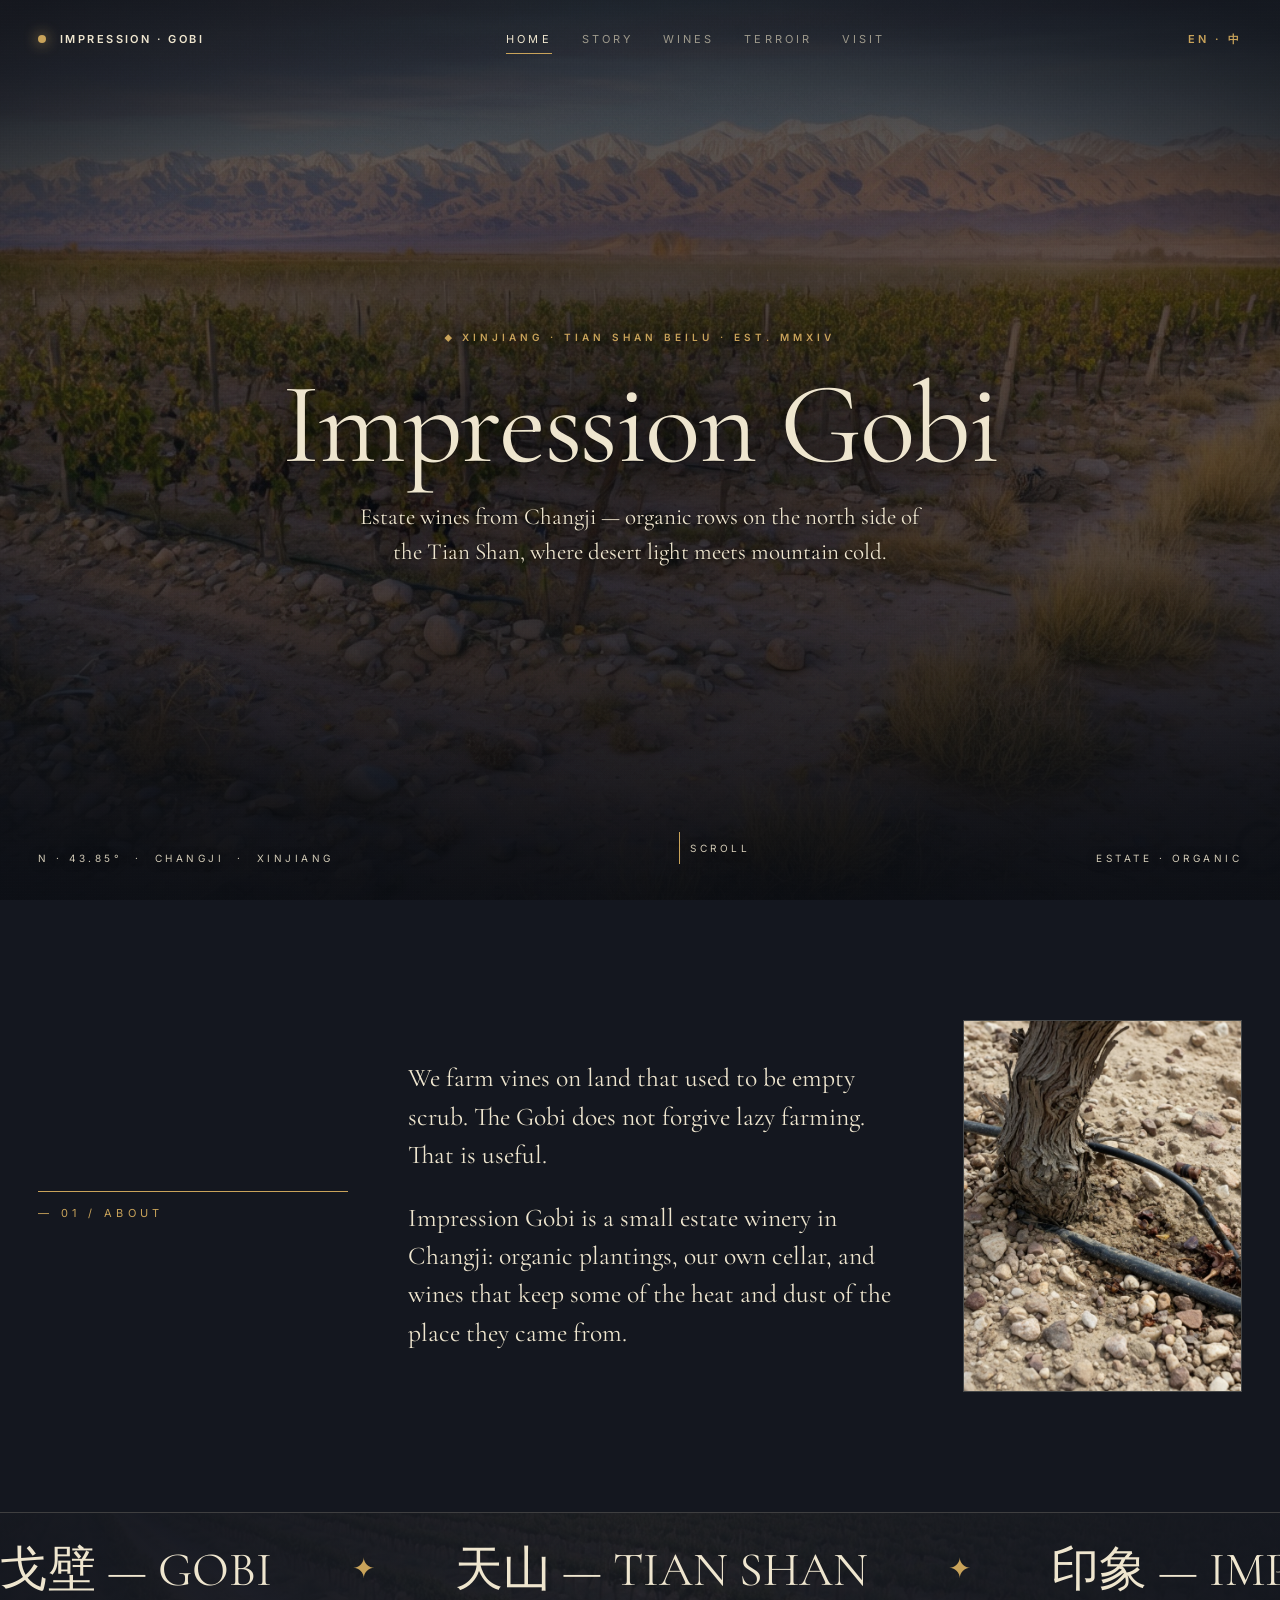
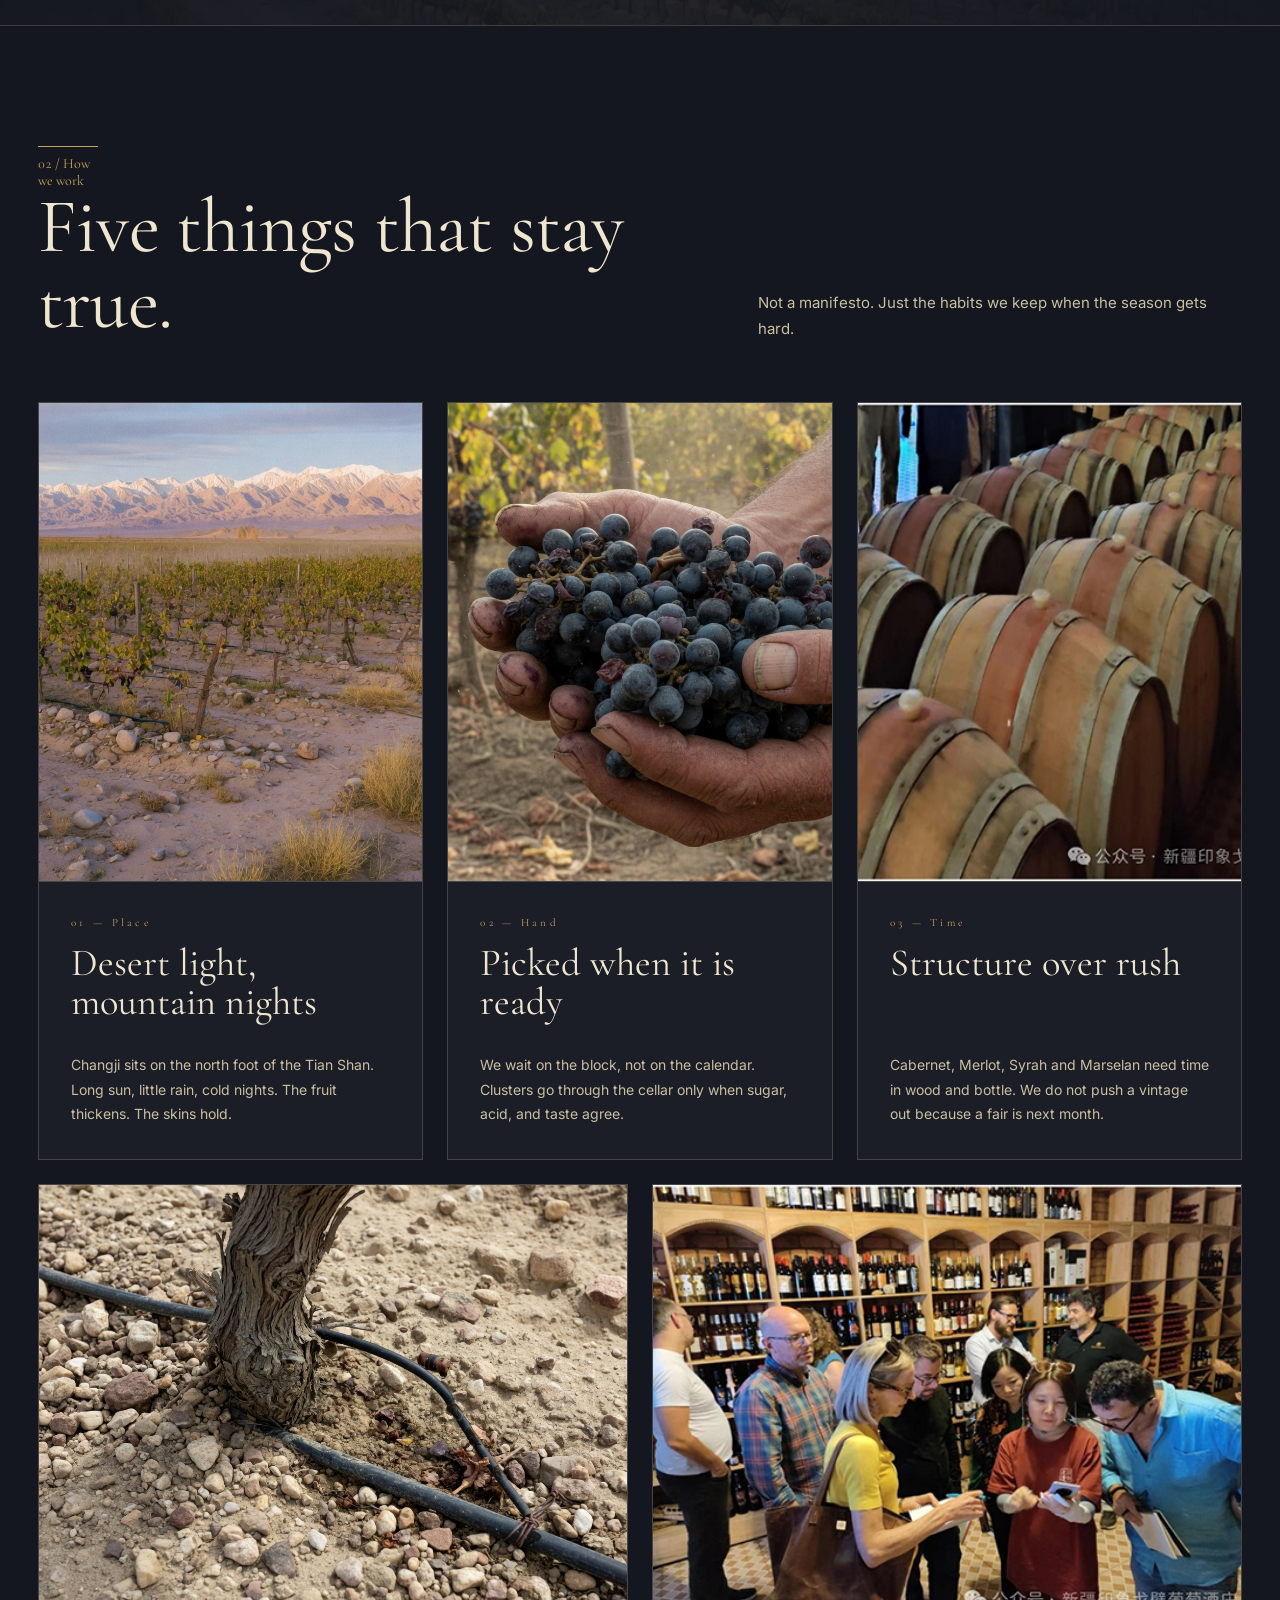
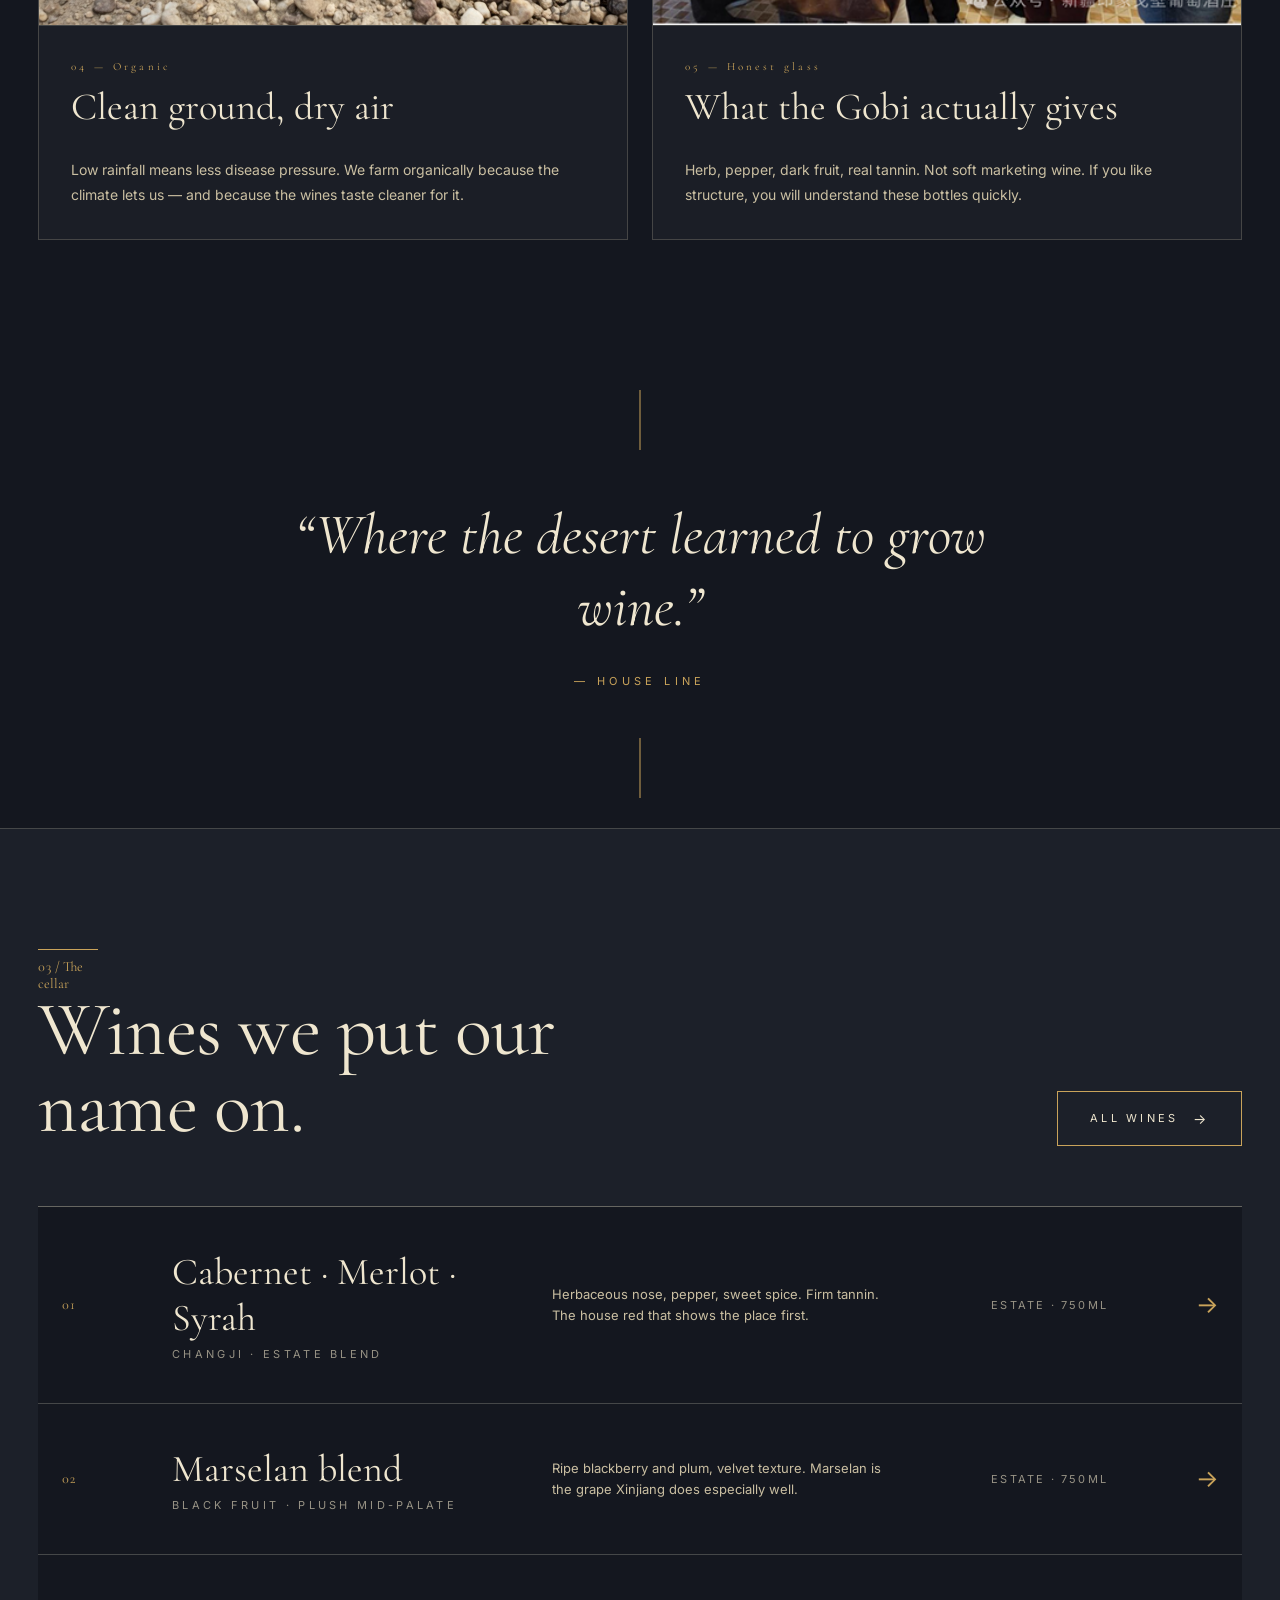
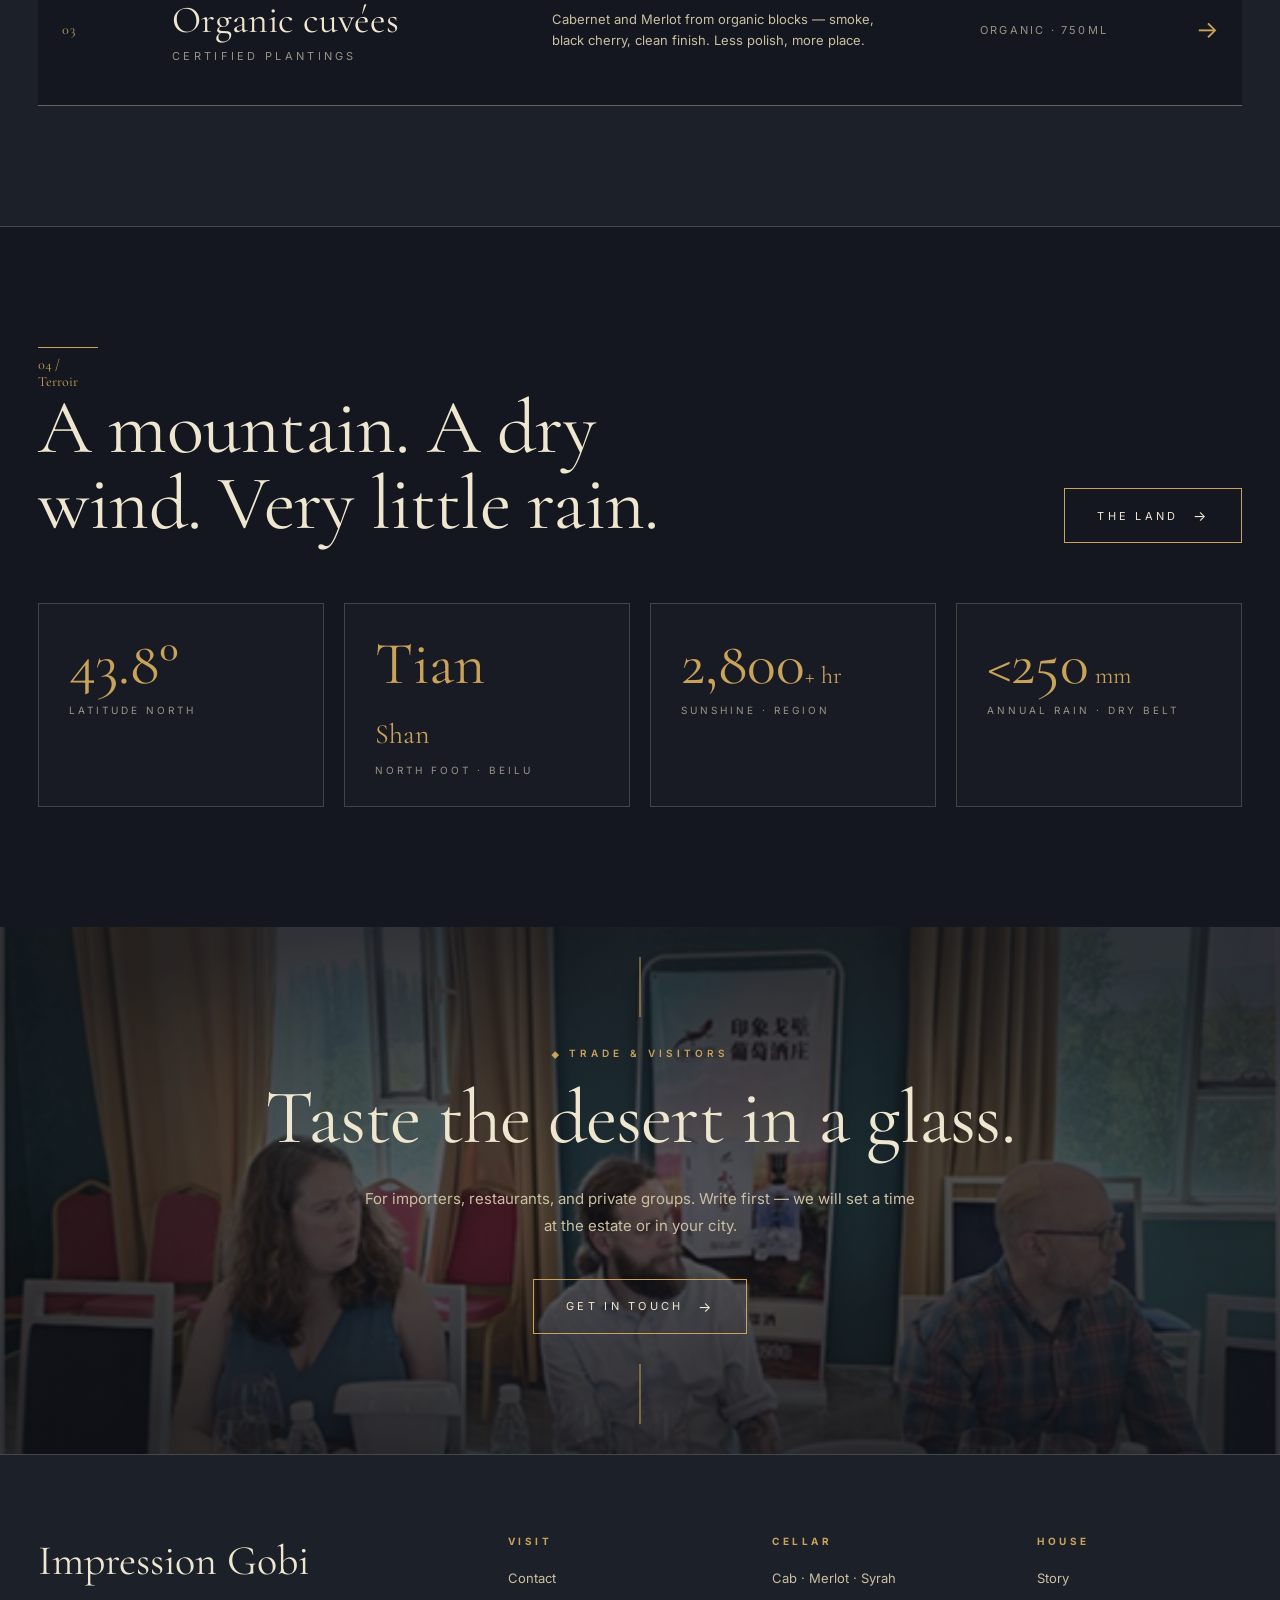
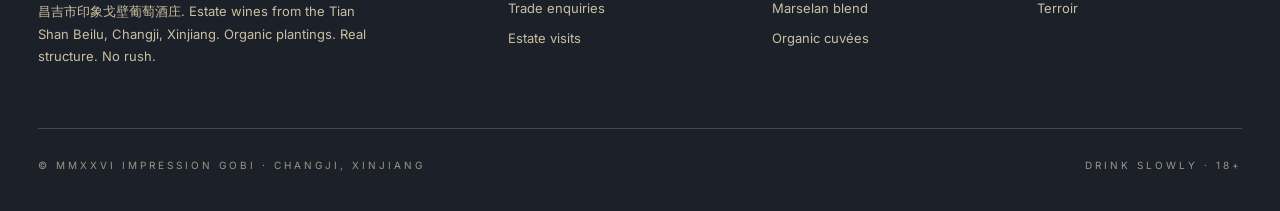
==== index.html @ 032fb731 "Initial Impression Gobi estate site Static English marketing site for Changji Impression Gobi Winery" ====
<!doctype html>
<html lang="en">
<head>
<meta charset="utf-8" />
<meta name="viewport" content="width=device-width,initial-scale=1" />
<title>Impression Gobi — Estate Wines from Changji, Xinjiang</title>
<meta name="description" content="Impression Gobi Winery. Organic estate wines from the northern foothills of the Tian Shan, Changji, Xinjiang. Cabernet, Syrah, Marselan — grown where the map says desert." />
<link rel="preconnect" href="https://fonts.googleapis.com">
<link rel="preconnect" href="https://fonts.gstatic.com" crossorigin>
<link href="https://fonts.googleapis.com/css2?family=Cormorant+Garamond:ital,wght@0,300;0,400;0,500;1,400&family=Inter:wght@300;400;500;600&display=swap" rel="stylesheet">
<link rel="stylesheet" href="assets/site.css" />
</head>
<body>

<nav class="nav">
  <a class="brand" href="index.html"><span class="dot"></span>IMPRESSION · GOBI</a>
  <div class="links">
    <a href="index.html">Home</a>
    <a href="story.html">Story</a>
    <a href="wines.html">Wines</a>
    <a href="terroir.html">Terroir</a>
    <a href="contact.html">Visit</a>
  </div>
  <a href="contact.html" class="lang">EN · 中</a>
  <button class="menu-btn">Menu</button>
</nav>

<!-- HERO -->
<section class="hero" style="padding:0">
  <div class="hero-poster" style="background-image:url('images/home/hero-gobi-doc.jpg')"></div>
  <div class="vignette"></div>

  <div class="hero-content">
    <span class="kicker">Xinjiang · Tian Shan Beilu · Est. MMXIV</span>
    <h1 class="serif">Impression&nbsp;Gobi</h1>
    <p class="sub">Estate wines from Changji — organic rows on the north side of the Tian Shan, where desert light meets mountain cold.</p>
  </div>

  <div class="hero-hud">
    <div>N · 43.85° &nbsp;·&nbsp; CHANGJI &nbsp;·&nbsp; XINJIANG</div>
    <div class="scroll-cue">SCROLL</div>
    <div>ESTATE · ORGANIC</div>
  </div>
</section>

<!-- INTRO -->
<section>
  <div class="wrap intro has-media reveal">
    <div class="label">— 01 / About</div>
    <div>
      <p class="serif">We farm vines on land that used to be empty scrub. The Gobi does not forgive lazy farming. That is useful.</p>
      <p class="serif">Impression Gobi is a small estate winery in Changji: organic plantings, our own cellar, and wines that keep some of the heat and dust of the place they came from.</p>
    </div>
    <div class="media"><img src="images/home/pillar-soil-doc.jpg" alt="Rocky Gobi soil around a vine" loading="lazy" /></div>
  </div>
</section>

<!-- MARQUEE -->
<div class="marquee has-bg">
  <div class="marquee-bg" style="background-image:url('images/home/marquee-gobi.jpg')"></div>
  <div class="track">
    <span>戈壁 — GOBI <span class="star">✦</span> 天山 — TIAN SHAN <span class="star">✦</span> 印象 — IMPRESSION <span class="star">✦</span> 昌吉 — CHANGJI <span class="star">✦</span></span>
    <span>戈壁 — GOBI <span class="star">✦</span> 天山 — TIAN SHAN <span class="star">✦</span> 印象 — IMPRESSION <span class="star">✦</span> 昌吉 — CHANGJI <span class="star">✦</span></span>
  </div>
</div>

<!-- PILLARS -->
<section>
  <div class="wrap">
    <div class="section-head">
      <div class="left">
        <div class="num">02 / How we work</div>
        <h2 class="serif">Five things that stay true.</h2>
      </div>
      <p>Not a manifesto. Just the habits we keep when the season gets hard.</p>
    </div>

    <div class="bento reveal-stagger">
      <div class="card span-4 tall has-media">
        <div class="media"><img src="images/home/hero-gobi-doc.jpg" alt="Estate rows toward the Tian Shan" loading="lazy" /></div>
        <div class="body">
          <div>
            <span class="num">01 — Place</span>
            <h3>Desert light, mountain nights</h3>
          </div>
          <p>Changji sits on the north foot of the Tian Shan. Long sun, little rain, cold nights. The fruit thickens. The skins hold.</p>
        </div>
      </div>
      <div class="card span-4 tall has-media">
        <div class="media"><img src="images/home/pillar-hand-doc.jpg" alt="Hands with grape cluster" loading="lazy" /></div>
        <div class="body">
          <div>
            <span class="num">02 — Hand</span>
            <h3>Picked when it is ready</h3>
          </div>
          <p>We wait on the block, not on the calendar. Clusters go through the cellar only when sugar, acid, and taste agree.</p>
        </div>
      </div>
      <div class="card span-4 tall has-media">
        <div class="media"><img src="images/source/press-02.jpg" alt="Impression Gobi barrel room" loading="lazy" /></div>
        <div class="body">
          <div>
            <span class="num">03 — Time</span>
            <h3>Structure over rush</h3>
          </div>
          <p>Cabernet, Merlot, Syrah and Marselan need time in wood and bottle. We do not push a vintage out because a fair is next month.</p>
        </div>
      </div>
      <div class="card span-6 has-media">
        <div class="media"><img src="images/home/pillar-soil-doc.jpg" alt="Rocky dry soil and drip irrigation" loading="lazy" /></div>
        <div class="body">
          <div>
            <span class="num">04 — Organic</span>
            <h3>Clean ground, dry air</h3>
          </div>
          <p>Low rainfall means less disease pressure. We farm organically because the climate lets us — and because the wines taste cleaner for it.</p>
        </div>
      </div>
      <div class="card span-6 has-media">
        <div class="media"><img src="images/source/press-03.jpg" alt="Tasting room at Impression Gobi" loading="lazy" /></div>
        <div class="body">
          <div>
            <span class="num">05 — Honest glass</span>
            <h3>What the Gobi actually gives</h3>
          </div>
          <p>Herb, pepper, dark fruit, real tannin. Not soft marketing wine. If you like structure, you will understand these bottles quickly.</p>
        </div>
      </div>
    </div>
  </div>
</section>

<!-- PULL QUOTE -->
<section class="pull reveal">
  <div class="wrap-narrow">
    <blockquote>
      <em>“Where the desert learned to grow wine.”</em>
    </blockquote>
    <cite>— House line</cite>
  </div>
</section>

<!-- WINE PREVIEW -->
<section style="background:var(--ink-2);border-top:1px solid var(--line);border-bottom:1px solid var(--line)">
  <div class="wrap">
    <div class="section-head reveal">
      <div class="left">
        <div class="num">03 / The cellar</div>
        <h2 class="serif">Wines we put our name on.</h2>
      </div>
      <a href="wines.html" class="btn">All wines <span class="arrow">→</span></a>
    </div>

    <div class="wine-list reveal">
      <a class="wine-row" href="wines.html#cms">
        <div class="idx">01</div>
        <div class="name">Cabernet · Merlot · Syrah<small>Changji · estate blend</small></div>
        <div class="desc">Herbaceous nose, pepper, sweet spice. Firm tannin. The house red that shows the place first.</div>
        <div class="meta">Estate · 750ml</div>
        <div class="arrow">→</div>
      </a>
      <a class="wine-row" href="wines.html#marselan">
        <div class="idx">02</div>
        <div class="name">Marselan blend<small>Black fruit · plush mid-palate</small></div>
        <div class="desc">Ripe blackberry and plum, velvet texture. Marselan is the grape Xinjiang does especially well.</div>
        <div class="meta">Estate · 750ml</div>
        <div class="arrow">→</div>
      </a>
      <a class="wine-row" href="wines.html#organic">
        <div class="idx">03</div>
        <div class="name">Organic cuvées<small>Certified plantings</small></div>
        <div class="desc">Cabernet and Merlot from organic blocks — smoke, black cherry, clean finish. Less polish, more place.</div>
        <div class="meta">Organic · 750ml</div>
        <div class="arrow">→</div>
      </a>
    </div>
  </div>
</section>

<!-- TERROIR TEASER -->
<section>
  <div class="wrap">
    <div class="section-head reveal">
      <div class="left">
        <div class="num">04 / Terroir</div>
        <h2 class="serif">A mountain. A dry wind. Very little rain.</h2>
      </div>
      <a href="terroir.html" class="btn">The land <span class="arrow">→</span></a>
    </div>

    <div class="reveal-stagger" style="display:grid;grid-template-columns:repeat(4,1fr);gap:20px">
      <div class="card" style="border:1px solid var(--line);padding:30px;background:rgba(255,255,255,.015)">
        <div style="font-family:var(--serif);font-size:60px;color:var(--gold);line-height:1">43.8°</div>
        <div style="font-size:10px;letter-spacing:.3em;color:var(--mist);text-transform:uppercase;margin-top:10px">Latitude north</div>
      </div>
      <div class="card" style="border:1px solid var(--line);padding:30px;background:rgba(255,255,255,.015)">
        <div style="font-family:var(--serif);font-size:60px;color:var(--gold);line-height:1">Tian<br><span style="font-size:28px">Shan</span></div>
        <div style="font-size:10px;letter-spacing:.3em;color:var(--mist);text-transform:uppercase;margin-top:10px">North foot · Beilu</div>
      </div>
      <div class="card" style="border:1px solid var(--line);padding:30px;background:rgba(255,255,255,.015)">
        <div style="font-family:var(--serif);font-size:60px;color:var(--gold);line-height:1">2,800<span style="font-size:24px">+ hr</span></div>
        <div style="font-size:10px;letter-spacing:.3em;color:var(--mist);text-transform:uppercase;margin-top:10px">Sunshine · region</div>
      </div>
      <div class="card" style="border:1px solid var(--line);padding:30px;background:rgba(255,255,255,.015)">
        <div style="font-family:var(--serif);font-size:60px;color:var(--gold);line-height:1">&lt;250<span style="font-size:24px"> mm</span></div>
        <div style="font-size:10px;letter-spacing:.3em;color:var(--mist);text-transform:uppercase;margin-top:10px">Annual rain · dry belt</div>
      </div>
    </div>
  </div>
</section>

<!-- CTA -->
<section class="pull has-bg reveal" style="padding:120px 0">
  <div class="pull-bg" style="background-image:url('images/source/press-04.jpg')"></div>
  <div class="wrap-narrow">
    <div class="kicker">Trade &amp; visitors</div>
    <h2 class="serif" style="margin:20px 0 30px">Taste the desert in a glass.</h2>
    <p style="margin:0 auto 40px;text-align:center">For importers, restaurants, and private groups. Write first — we will set a time at the estate or in your city.</p>
    <a href="contact.html" class="btn">Get in touch <span class="arrow">→</span></a>
  </div>
</section>

<footer>
  <div class="wrap">
    <div class="grid">
      <div class="brand-block">
        <div class="mark">Impression Gobi</div>
        <p>昌吉市印象戈壁葡萄酒庄. Estate wines from the Tian Shan Beilu, Changji, Xinjiang. Organic plantings. Real structure. No rush.</p>
      </div>
      <div>
        <h4>Visit</h4>
        <ul>
          <li><a href="contact.html">Contact</a></li>
          <li><a href="contact.html">Trade enquiries</a></li>
          <li><a href="contact.html">Estate visits</a></li>
        </ul>
      </div>
      <div>
        <h4>Cellar</h4>
        <ul>
          <li><a href="wines.html#cms">Cab · Merlot · Syrah</a></li>
          <li><a href="wines.html#marselan">Marselan blend</a></li>
          <li><a href="wines.html#organic">Organic cuvées</a></li>
        </ul>
      </div>
      <div>
        <h4>House</h4>
        <ul>
          <li><a href="story.html">Story</a></li>
          <li><a href="terroir.html">Terroir</a></li>
        </ul>
      </div>
    </div>
    <div class="legal">
      <div>© MMXXVI Impression Gobi · Changji, Xinjiang</div>
      <div>Drink slowly · 18+</div>
    </div>
  </div>
</footer>

<div class="loader">
  <div class="mark">IMPRESSION GOBI</div>
  <div class="bar"><i></i></div>
  <div class="txt">LOADING</div>
</div>

<script src="assets/site.js"></script>
<script>
  // Simple loader bar fill without Pixi
  window.addEventListener("load", () => {
    const bar = document.querySelector(".loader .bar i");
    if (bar) bar.style.transform = "scaleX(1)";
    if (bar) bar.style.transition = "transform .9s ease";
  });
</script>
</body>
</html>
---- assets/site.css ----
/* ============================================================
   IMPRESSION GOBI — global stylesheet
   shared across every page
   ============================================================ */

:root{
  --ink:#14171f;
  --ink-2:#1c2029;
  --ink-3:#262b38;
  --bone:#efe6cf;
  --bone-2:#cabfa2;
  --gold:#c9a35a;
  --gold-2:#8f7340;
  --rust:#8a4a32;
  --mist:rgba(232,222,196,.62);
  --line:rgba(232,222,196,.20);
  --serif:"Cormorant Garamond","Times New Roman",ui-serif,serif;
  --sans:"Inter","Helvetica Neue",system-ui,-apple-system,"PingFang SC","Microsoft YaHei",sans-serif;
  --cn:"PingFang SC","Microsoft YaHei",serif;
}

*{box-sizing:border-box;margin:0;padding:0}
html{scroll-behavior:smooth}
html,body{
  background:var(--ink);
  color:var(--bone);
  font-family:var(--sans);
  -webkit-font-smoothing:antialiased;
  text-rendering:optimizeLegibility;
}
body{
  min-height:100vh;
  overflow-x:hidden;
  background-color:var(--ink);
  /* Paper fiber at ~10% — ink veil over texture, then warm corner glows */
  background-image:
    radial-gradient(1400px 800px at 70% -10%,rgba(155,58,42,.20),transparent 60%),
    radial-gradient(1100px 700px at 10% 110%,rgba(201,162,74,.12),transparent 60%),
    linear-gradient(rgba(20,23,31,.90),rgba(20,23,31,.90)),
    url("../images/texture/paper-fiber.webp");
  background-size:auto,auto,auto,560px;
  background-repeat:no-repeat,no-repeat,no-repeat,repeat;
  background-attachment:fixed;
}

/* film grain overlay (sits above content, very light) */
body::before{
  content:"";position:fixed;inset:0;pointer-events:none;z-index:5;
  background:
    repeating-linear-gradient(0deg,rgba(255,255,255,.018) 0,rgba(255,255,255,.018) 1px,transparent 1px,transparent 3px),
    repeating-linear-gradient(90deg,rgba(0,0,0,.03) 0,rgba(0,0,0,.03) 1px,transparent 1px,transparent 3px);
  mix-blend-mode:overlay;opacity:.55;
}

a{color:inherit;text-decoration:none}
img{display:block;max-width:100%}
button{font-family:inherit}

/* ============ TYPOGRAPHY ============ */
.serif{font-family:var(--serif);font-weight:400}
.cn{font-family:var(--cn)}
.kicker{
  font-size:10px;letter-spacing:.4em;text-transform:uppercase;
  color:var(--gold);font-weight:600;
}
.kicker::before{content:"◆ ";color:var(--gold);font-size:8px;vertical-align:middle}
h1,h2,h3{font-family:var(--serif);font-weight:400;line-height:1;color:var(--bone)}
h1{font-size:clamp(48px,9vw,140px);letter-spacing:-.02em}
h2{font-size:clamp(36px,6vw,84px);letter-spacing:-.01em}
h3{font-size:clamp(24px,3vw,40px)}
p{line-height:1.75;color:var(--bone-2);font-size:15px;max-width:62ch}
.lead{font-family:var(--serif);font-size:clamp(20px,2.4vw,30px);line-height:1.5;color:var(--bone)}

/* ============ NAV ============ */
.nav{
  position:fixed;top:0;left:0;right:0;z-index:20;
  display:flex;align-items:center;justify-content:space-between;
  padding:24px 38px;
  font-size:11px;letter-spacing:.28em;text-transform:uppercase;
  color:var(--mist);
  mix-blend-mode:normal;
}
.nav.scrolled{
  background:rgba(20,23,31,.75);
  backdrop-filter:blur(14px) saturate(120%);
  border-bottom:1px solid var(--line);
}
.nav .brand{display:flex;align-items:center;gap:14px;color:var(--bone);font-weight:600;letter-spacing:.22em}
.nav .brand .dot{width:8px;height:8px;border-radius:50%;background:var(--gold);box-shadow:0 0 14px var(--gold);animation:pulse 3.2s ease-in-out infinite}
@keyframes pulse{0%,100%{opacity:.7;transform:scale(1)}50%{opacity:1;transform:scale(1.2)}}
.nav .links{display:flex;gap:30px}
.nav .links a{position:relative;padding:8px 0;color:var(--mist);transition:color .35s}
.nav .links a:hover,.nav .links a.active{color:var(--bone)}
.nav .links a.active::after{
  content:"";position:absolute;left:0;right:0;bottom:0;height:1px;background:var(--gold)
}
.nav .lang{color:var(--gold);font-weight:600}
.menu-btn{display:none;background:none;border:1px solid var(--line);padding:10px 14px;color:var(--bone);font-size:10px;letter-spacing:.25em}

@media (max-width:880px){
  .nav{padding:16px 18px}
  .nav .links{
    position:fixed;top:60px;left:0;right:0;
    flex-direction:column;gap:0;padding:20px;
    background:rgba(20,23,31,.95);backdrop-filter:blur(18px);
    border-bottom:1px solid var(--line);
    transform:translateY(-120%);transition:transform .5s cubic-bezier(.2,.8,.2,1);
  }
  .nav .links.open{transform:translateY(0)}
  .nav .links a{padding:18px 0;border-bottom:1px solid var(--line);font-size:13px}
  .menu-btn{display:block}
}

/* ============ CONTAINERS ============ */
.wrap{max-width:1320px;margin:0 auto;padding:0 38px}
.wrap-narrow{max-width:880px;margin:0 auto;padding:0 38px}
section{position:relative;padding:120px 0}
@media (max-width:720px){
  .wrap,.wrap-narrow{padding:0 20px}
  section{padding:80px 0}
}

/* ============ SHARED HERO ============ */
.hero{
  position:relative;height:100vh;min-height:600px;
  display:flex;align-items:center;justify-content:center;
  overflow:hidden;
}
.hero .pixi-stage{position:absolute;inset:0;z-index:1}
.hero .pixi-stage canvas{width:100%;height:100%;display:block}
/* Scrim tuned for paper-cut heroes (cream/gold mids) + dark photo fallbacks */
.hero .vignette{
  position:absolute;inset:0;z-index:2;pointer-events:none;
  background:
    radial-gradient(ellipse 70% 55% at 50% 48%,
      rgba(11,14,20,.62) 0%,
      rgba(11,14,20,.28) 45%,
      transparent 72%),
    radial-gradient(900px 600px at 50% 50%,
      transparent 0%,
      rgba(0,0,0,.18) 55%,
      rgba(11,14,20,.72) 100%),
    linear-gradient(180deg,
      rgba(11,14,20,.55) 0%,
      transparent 28%,
      transparent 62%,
      rgba(11,14,20,.78) 100%);
}
.hero .hero-content{
  position:relative;z-index:3;text-align:center;
  padding:0 24px;
}
.hero .hero-content .kicker{
  display:block;margin-bottom:24px;
  text-shadow:0 1px 12px rgba(0,0,0,.55);
}
.hero .hero-content h1{
  margin-bottom:18px;
  color:var(--bone);
  text-shadow:
    0 1px 0 rgba(0,0,0,.35),
    0 4px 24px rgba(0,0,0,.55),
    0 12px 48px rgba(0,0,0,.45);
}
.hero .hero-content .sub{
  font-family:var(--serif);font-size:clamp(18px,1.8vw,24px);
  color:var(--bone);max-width:560px;margin:0 auto;line-height:1.5;
  text-shadow:
    0 1px 2px rgba(0,0,0,.5),
    0 6px 28px rgba(0,0,0,.45);
}

/* small hero for subpages */
.hero.small{height:72vh;min-height:520px}
.hero.small h1{font-size:clamp(48px,7vw,100px)}

/* hero HUD (sub-text) */
.hero-hud{
  position:absolute;left:38px;right:38px;bottom:36px;z-index:4;
  display:flex;justify-content:space-between;align-items:flex-end;
  font-size:10px;letter-spacing:.35em;text-transform:uppercase;
  color:rgba(239,230,207,.88);
  text-shadow:0 1px 10px rgba(0,0,0,.55);
}
.hero-hud .scroll-cue{display:flex;align-items:center;gap:10px}
.hero-hud .scroll-cue::before{content:"";width:1px;height:32px;background:var(--gold);animation:dropline 2.4s ease-in-out infinite}
@keyframes dropline{0%{transform:scaleY(0);transform-origin:top}50%{transform:scaleY(1);transform-origin:top}51%{transform-origin:bottom}100%{transform:scaleY(0);transform-origin:bottom}}
@media (max-width:720px){.hero-hud{left:18px;right:18px;bottom:18px;font-size:9px}}

/* ============ SECTION HEADERS ============ */
.section-head{
  display:flex;justify-content:space-between;align-items:flex-end;
  gap:40px;margin-bottom:60px;
}
.section-head .left{max-width:680px}
.section-head .num{
  font-family:var(--serif);font-size:14px;color:var(--gold);
  border-top:1px solid var(--gold);padding-top:8px;width:60px;
  font-variant-numeric:tabular-nums
}
@media (max-width:720px){.section-head{flex-direction:column;align-items:flex-start}}

/* ============ INTRO BLOCK ============ */
.intro{
  display:grid;grid-template-columns:1fr 2fr;gap:80px;align-items:start;
}
.intro .label{font-size:11px;letter-spacing:.4em;text-transform:uppercase;color:var(--gold);
  border-top:1px solid var(--gold);padding-top:14px}
.intro p{font-family:var(--serif);font-size:clamp(20px,2vw,28px);line-height:1.5;color:var(--bone)}
.intro p + p{margin-top:24px}
@media (max-width:880px){.intro{grid-template-columns:1fr;gap:30px}}

/* ============ FEATURE / BENTO GRID ============ */
.bento{display:grid;grid-template-columns:repeat(12,1fr);gap:24px}
.bento .card{
  position:relative;border:1px solid var(--line);background:rgba(255,255,255,.03);
  padding:38px;overflow:hidden;transition:border-color .4s,transform .4s;
}
.bento .card:hover{border-color:var(--gold);transform:translateY(-4px)}
.bento .card .num{font-family:var(--serif);font-size:11px;color:var(--gold);letter-spacing:.3em}
.bento .card h3{margin:14px 0 16px}
.bento .card p{font-size:14px}
.bento .span-4{grid-column:span 4}
.bento .span-6{grid-column:span 6}
.bento .span-8{grid-column:span 8}
.bento .span-12{grid-column:span 12}
.bento .tall{min-height:380px;display:flex;flex-direction:column;justify-content:space-between}
@media (max-width:880px){.bento{grid-template-columns:1fr}.bento [class*="span-"]{grid-column:1/-1}}

/* ============ WINE CARD ============ */
.wine-list{display:grid;grid-template-columns:1fr;gap:1px;background:var(--line);border-top:1px solid var(--line);border-bottom:1px solid var(--line)}
.wine-row{
  display:grid;grid-template-columns:80px 2fr 2fr 1fr 80px;
  gap:30px;align-items:center;
  padding:42px 24px;background:var(--ink);
  transition:background .4s;cursor:pointer;
}
.wine-row:hover{background:var(--ink-2)}
.wine-row .idx{font-family:var(--serif);font-size:14px;color:var(--gold);font-variant-numeric:tabular-nums}
.wine-row .name{font-family:var(--serif);font-size:clamp(24px,3vw,38px);color:var(--bone)}
.wine-row .name small{display:block;font-size:11px;letter-spacing:.3em;color:var(--mist);text-transform:uppercase;margin-top:6px;font-family:var(--sans)}
.wine-row .desc{font-size:13px;color:var(--bone-2);line-height:1.6}
.wine-row .meta{font-size:11px;letter-spacing:.2em;color:var(--mist);text-transform:uppercase;text-align:right}
.wine-row .arrow{font-size:24px;color:var(--gold);text-align:right;transition:transform .35s}
.wine-row:hover .arrow{transform:translateX(8px)}
@media (max-width:880px){
  .wine-row{grid-template-columns:1fr;gap:14px;padding:30px 18px}
  .wine-row .meta,.wine-row .arrow{text-align:left}
}

/* ============ FEATURED WINE BLOCK ============ */
.wine-feature{
  display:grid;grid-template-columns:1fr 1fr;gap:80px;align-items:center;
  padding:80px 0;border-top:1px solid var(--line);
}
.wine-feature:first-of-type{border-top:none}
.wine-feature.flip{direction:rtl}
.wine-feature.flip > *{direction:ltr}
.wine-feature .visual{
  position:relative;aspect-ratio:4/5;
  background:var(--ink-2);border:1px solid var(--line);
  overflow:hidden;
}
.wine-feature .visual canvas{width:100%;height:100%;display:block}
.wine-feature .visual::after{
  content:"";position:absolute;inset:0;pointer-events:none;
  background:radial-gradient(closest-side,transparent 60%,rgba(20,23,31,.85) 100%)
}
/* When the visual frame holds a bottle photo, just show the whole image. */
.wine-feature .visual:has(.bottle-shot){
  aspect-ratio:auto;
  background:transparent;
  border:none;
  overflow:visible;
  display:block;
}
.wine-feature .visual:has(.bottle-shot)::after{display:none}
.wine-feature .visual .bottle-shot{
  display:flex;
  align-items:center;
  justify-content:center;
  width:100%;
  min-height:420px;
  padding:36px 20px;
  background:var(--ink-2);
  border:1px solid var(--line);
}
.wine-feature .visual .bottle-shot img{
  display:block;
  width:auto;
  max-width:220px;
  max-height:520px;
  height:auto;
  margin:0 auto;
  filter:drop-shadow(0 18px 40px rgba(0,0,0,.45));
}
.wine-feature .copy h2{margin-bottom:18px}
.wine-feature .copy .vintage{font-family:var(--serif);color:var(--gold);font-size:18px;margin-bottom:8px;letter-spacing:.1em}
.wine-feature .copy .lead{margin:24px 0}
.wine-feature .specs{
  display:grid;grid-template-columns:1fr 1fr;gap:18px 28px;
  margin-top:32px;padding-top:32px;border-top:1px solid var(--line);
}
.wine-feature .specs dt{font-size:10px;letter-spacing:.3em;text-transform:uppercase;color:var(--gold);margin-bottom:4px}
.wine-feature .specs dd{font-family:var(--serif);font-size:18px;color:var(--bone)}
@media (max-width:880px){
  .wine-feature{grid-template-columns:1fr;gap:40px}
  .wine-feature.flip{direction:ltr}
}

/* ============ QUOTE / PULL ============ */
.pull{
  text-align:center;padding:140px 0;position:relative;
}
.pull::before,.pull::after{content:"";position:absolute;left:50%;width:1px;height:60px;background:var(--gold)}
.pull::before{top:30px;transform:translateX(-50%)}
.pull::after{bottom:30px;transform:translateX(-50%)}
.pull blockquote{
  font-family:var(--serif);font-size:clamp(28px,4.5vw,58px);line-height:1.25;
  color:var(--bone);max-width:920px;margin:0 auto;
}
.pull cite{display:block;margin-top:30px;font-size:11px;letter-spacing:.4em;color:var(--gold);text-transform:uppercase;font-style:normal}

/* ============ FOOTER ============ */
footer{
  border-top:1px solid var(--line);
  padding:80px 0 40px;background:var(--ink-2);
  position:relative;
}
footer .grid{
  display:grid;grid-template-columns:2fr 1fr 1fr 1fr;gap:60px;
}
footer h4{font-family:var(--sans);font-size:10px;letter-spacing:.35em;text-transform:uppercase;color:var(--gold);margin-bottom:20px}
footer ul{list-style:none;display:flex;flex-direction:column;gap:10px}
footer ul a{font-size:13px;color:var(--bone-2);transition:color .3s}
footer ul a:hover{color:var(--bone)}
footer .brand-block .mark{font-family:var(--serif);font-size:42px;color:var(--bone);margin-bottom:14px}
footer .brand-block p{font-size:13px;max-width:340px}
footer .legal{
  margin-top:60px;padding-top:30px;border-top:1px solid var(--line);
  display:flex;justify-content:space-between;font-size:10px;letter-spacing:.3em;text-transform:uppercase;color:var(--mist)
}
@media (max-width:880px){
  footer .grid{grid-template-columns:1fr;gap:40px}
  footer .legal{flex-direction:column;gap:14px}
}

/* ============ BUTTONS ============ */
.btn{
  display:inline-flex;align-items:center;gap:14px;
  padding:18px 32px;border:1px solid var(--gold);
  font-size:11px;letter-spacing:.3em;text-transform:uppercase;color:var(--bone);
  background:transparent;cursor:pointer;transition:all .35s;
  position:relative;overflow:hidden;
}
.btn::before{
  content:"";position:absolute;inset:0;background:var(--gold);
  transform:translateX(-101%);transition:transform .45s cubic-bezier(.2,.8,.2,1);z-index:-1
}
.btn:hover{color:var(--ink)}
.btn:hover::before{transform:translateX(0)}
.btn .arrow{font-size:14px}

/* ============ FORMS ============ */
.form{display:grid;grid-template-columns:1fr 1fr;gap:30px}
.field{position:relative}
.field.full{grid-column:1/-1}
.field label{display:block;font-size:10px;letter-spacing:.3em;text-transform:uppercase;color:var(--gold);margin-bottom:10px}
.field input,.field textarea,.field select{
  width:100%;background:transparent;border:none;border-bottom:1px solid var(--line);
  color:var(--bone);font-family:var(--serif);font-size:18px;padding:8px 0;
  outline:none;transition:border-color .35s;
}
.field input:focus,.field textarea:focus,.field select:focus{border-color:var(--gold)}
.field textarea{min-height:120px;resize:vertical;font-family:var(--sans);font-size:14px}
@media (max-width:720px){.form{grid-template-columns:1fr}}

/* ============ REVEAL ANIMATIONS ============ */
.reveal{opacity:0;transform:translateY(40px);transition:opacity 1s cubic-bezier(.2,.8,.2,1),transform 1s cubic-bezier(.2,.8,.2,1)}
.reveal.in{opacity:1;transform:translateY(0)}
.reveal-stagger > *{opacity:0;transform:translateY(30px);transition:opacity .9s,transform .9s}
.reveal-stagger.in > *{opacity:1;transform:translateY(0)}
.reveal-stagger.in > *:nth-child(1){transition-delay:.05s}
.reveal-stagger.in > *:nth-child(2){transition-delay:.15s}
.reveal-stagger.in > *:nth-child(3){transition-delay:.25s}
.reveal-stagger.in > *:nth-child(4){transition-delay:.35s}
.reveal-stagger.in > *:nth-child(5){transition-delay:.45s}
.reveal-stagger.in > *:nth-child(6){transition-delay:.55s}

/* Respect users who prefer reduced motion: kill long animations,
   reveal content immediately so nothing stays hidden. */
@media (prefers-reduced-motion:reduce){
  *,*::before,*::after{
    animation-duration:.001ms!important;animation-iteration-count:1!important;
    transition-duration:.001ms!important;scroll-behavior:auto!important;
  }
  .reveal,.reveal-stagger > *{opacity:1!important;transform:none!important}
}

/* ============ MARQUEE ============ */
.marquee{
  overflow:hidden;border-top:1px solid var(--line);border-bottom:1px solid var(--line);
  padding:24px 0;position:relative;
}
.marquee .track{display:flex;gap:80px;white-space:nowrap;position:relative;z-index:1;
  animation:scroll-x 45s linear infinite;font-family:var(--serif);font-size:48px;color:var(--bone)}
.marquee .track span{display:flex;align-items:center;gap:80px}
.marquee .track .star{color:var(--gold);font-size:28px}
@keyframes scroll-x{from{transform:translateX(0)}to{transform:translateX(-50%)}}

/* ============ TIMELINE ============ */
.timeline{position:relative;padding-left:60px}
.timeline::before{content:"";position:absolute;left:20px;top:0;bottom:0;width:1px;background:var(--line)}
.timeline .row{position:relative;padding-bottom:60px}
.timeline .row::before{
  content:"";position:absolute;left:-46px;top:8px;width:13px;height:13px;
  border-radius:50%;background:var(--ink);border:1px solid var(--gold)
}
.timeline .yr{font-family:var(--serif);color:var(--gold);font-size:14px;letter-spacing:.2em;margin-bottom:8px}
.timeline h3{margin-bottom:12px;font-size:26px}
.timeline p{font-size:14px}
@media (max-width:720px){.timeline{padding-left:40px}.timeline::before{left:10px}.timeline .row::before{left:-36px}}

/* ============ JOURNAL CARDS ============ */
.journal-grid{display:grid;grid-template-columns:repeat(3,1fr);gap:36px}
.journal-grid article{
  border-top:1px solid var(--gold);padding-top:24px;
}
.journal-grid .date{font-size:10px;letter-spacing:.3em;text-transform:uppercase;color:var(--mist);margin-bottom:14px}
.journal-grid h3{font-size:24px;margin-bottom:16px;line-height:1.2}
.journal-grid p{font-size:13px;margin-bottom:18px}
.journal-grid .more{font-size:10px;letter-spacing:.3em;text-transform:uppercase;color:var(--gold)}
.journal-grid .more::after{content:" →"}
@media (max-width:880px){.journal-grid{grid-template-columns:1fr}}

/* ============ MAP / VISIT ============ */
.visit{
  display:grid;grid-template-columns:1fr 1fr;gap:60px;align-items:center;
}
.visit .info dl{display:grid;grid-template-columns:140px 1fr;gap:20px 30px;margin-top:30px}
.visit .info dt{font-size:10px;letter-spacing:.3em;text-transform:uppercase;color:var(--gold);padding-top:4px}
.visit .info dd{font-family:var(--serif);font-size:18px;color:var(--bone)}
.visit .map{
  aspect-ratio:1/1;border:1px solid var(--line);position:relative;overflow:hidden;
  background:
    repeating-linear-gradient(45deg,rgba(201,162,74,.05) 0,rgba(201,162,74,.05) 1px,transparent 1px,transparent 14px),
    radial-gradient(circle at 50% 60%,rgba(155,58,42,.25),transparent 50%),
    var(--ink-2);
}
.visit .map::after{
  content:"";position:absolute;left:50%;top:60%;width:14px;height:14px;
  background:var(--gold);border-radius:50%;transform:translate(-50%,-50%);
  box-shadow:0 0 0 8px rgba(201,162,74,.2),0 0 0 24px rgba(201,162,74,.08),0 0 60px var(--gold);
  animation:ping 3s ease-out infinite
}
@keyframes ping{0%{box-shadow:0 0 0 0 rgba(201,162,74,.6),0 0 0 0 rgba(201,162,74,.3),0 0 60px var(--gold)}100%{box-shadow:0 0 0 30px rgba(201,162,74,0),0 0 0 60px rgba(201,162,74,0),0 0 60px var(--gold)}}
@media (max-width:880px){.visit{grid-template-columns:1fr}}

/* ============ LOADER ============ */
.loader{position:fixed;inset:0;background:var(--ink);display:flex;
  align-items:center;justify-content:center;z-index:100;transition:opacity .8s .2s}
.loader.hide{opacity:0;pointer-events:none}
.loader .bar{width:240px;height:1px;background:rgba(232,222,196,.15);position:relative;overflow:hidden}
.loader .bar i{position:absolute;inset:0;background:var(--gold);transform:scaleX(0);transform-origin:left}
.loader .txt{position:absolute;bottom:calc(50% - 50px);font-size:10px;letter-spacing:.5em;color:var(--mist)}
.loader .mark{position:absolute;top:calc(50% - 80px);font-family:var(--serif);font-size:32px;color:var(--bone);letter-spacing:.05em}

/* ============ JOURNAL ARTICLE MODAL ============ */
.journal-card-click{cursor:pointer}
.journal-grid article{cursor:pointer;transition:transform .5s cubic-bezier(.2,.8,.2,1),border-color .5s}
.journal-grid article:hover{transform:translateY(-4px);border-color:rgba(201,162,74,.4)}

.article-modal{
  position:fixed;inset:0;z-index:200;
  display:flex;align-items:flex-start;justify-content:center;
  padding:60px 24px;
  opacity:0;pointer-events:none;
  transition:opacity .5s ease;
  overflow-y:auto;
}
.article-modal.open{opacity:1;pointer-events:auto}
.article-modal .backdrop{
  position:fixed;inset:0;
  background:rgba(5,7,11,.88);
  backdrop-filter:blur(14px) saturate(110%);
  -webkit-backdrop-filter:blur(14px) saturate(110%);
}
.article-modal .sheet{
  position:relative;z-index:2;
  max-width:740px;width:100%;
  background:linear-gradient(180deg,#131620 0%,#0d1017 100%);
  border:1px solid rgba(201,162,74,.25);
  box-shadow:0 40px 80px rgba(0,0,0,.6),0 0 0 1px rgba(232,222,196,.04);
  padding:70px 72px 90px;
  transform:translateY(30px) scale(.98);
  transition:transform .6s cubic-bezier(.2,.8,.2,1);
}
.article-modal.open .sheet{transform:translateY(0) scale(1)}
.article-modal .close{
  position:absolute;top:24px;right:26px;
  width:46px;height:46px;display:flex;align-items:center;justify-content:center;
  background:transparent;border:1px solid var(--line);color:var(--bone);
  font-family:var(--sans);font-size:11px;letter-spacing:.15em;
  cursor:pointer;transition:all .3s;border-radius:50%;
}
.article-modal .close:hover{border-color:var(--gold);color:var(--gold);transform:rotate(90deg)}
.article-modal .date{
  font-family:var(--sans);font-size:10px;letter-spacing:.35em;
  text-transform:uppercase;color:var(--gold);margin-bottom:20px;
}
.article-modal h2{
  font-family:var(--serif);font-weight:400;font-size:clamp(32px,4vw,44px);
  line-height:1.15;color:var(--bone);margin-bottom:36px;
  letter-spacing:-.01em;
}
.article-modal .body{
  font-family:var(--serif);font-size:19px;line-height:1.75;
  color:rgba(232,222,196,.88);
}
.article-modal .body p{margin:0 0 22px}
.article-modal .body p:first-child::first-letter{
  font-size:58px;float:left;line-height:.85;padding:6px 10px 0 0;
  color:var(--gold);font-weight:500;
}
.article-modal .body em{font-style:italic;color:var(--bone)}
.article-modal .signoff{
  margin-top:44px;padding-top:28px;border-top:1px solid var(--line);
  font-family:var(--sans);font-size:11px;letter-spacing:.25em;
  text-transform:uppercase;color:var(--gold);
}
body.modal-lock{overflow:hidden}
@media (max-width:720px){
  .article-modal{padding:30px 14px}
  .article-modal .sheet{padding:56px 28px 60px}
  .article-modal h2{font-size:28px;margin-bottom:24px}
  .article-modal .body{font-size:17px;line-height:1.72}
  .article-modal .body p:first-child::first-letter{font-size:46px}
}

/* Hidden article store — must never render in page */
#journal-articles{display:none}

/* ============================================================
   IMAGE INTEGRATIONS — posters, cards, timeline, ambient
   ============================================================ */

/* Hero still poster, sits behind the pixi-stage as a fallback. */
.hero .hero-poster{
  position:absolute;inset:0;z-index:0;
  background-size:cover;background-position:center;
  /* darken just enough to keep hero type legible without crushing the photo */
  filter:saturate(1) brightness(.95);
}
.hero .hero-poster::after{
  content:"";position:absolute;inset:0;
  background:linear-gradient(180deg,
    rgba(11,14,20,.45) 0%,
    rgba(11,14,20,.25) 40%,
    rgba(11,14,20,.7) 100%);
}

/* Optional: only if a page is still too bright after the global scrim
   <section class="hero small hero--bright"> … */
.hero.hero--bright .vignette{
  background:
    radial-gradient(ellipse 75% 58% at 50% 48%,
      rgba(11,14,20,.72) 0%,
      rgba(11,14,20,.38) 48%,
      transparent 74%),
    radial-gradient(900px 600px at 50% 50%,
      transparent 0%,
      rgba(0,0,0,.22) 52%,
      rgba(11,14,20,.78) 100%),
    linear-gradient(180deg,
      rgba(11,14,20,.6) 0%,
      transparent 28%,
      transparent 62%,
      rgba(11,14,20,.82) 100%);
}

/* Pillar / people cards with a top image. Overrides the default tall card. */
.bento .card.has-media{
  padding:0;display:flex;flex-direction:column;overflow:hidden;
}
.bento .card.has-media .media{
  position:relative;width:100%;aspect-ratio:4/3;overflow:hidden;
  background:var(--ink-2);
  border-bottom:1px solid var(--line);
}
.bento .card.has-media .media img{
  width:100%;height:100%;object-fit:cover;display:block;
  transition:transform 1.2s cubic-bezier(.2,.8,.2,1),filter .6s;
  filter:saturate(.92) contrast(1.02);
}
.bento .card.has-media:hover .media img{transform:scale(1.04)}
.bento .card.has-media .body{padding:28px 32px 32px;flex:1;display:flex;flex-direction:column;justify-content:space-between;gap:16px}
.bento .card.has-media.tall{min-height:0}
.bento .card.has-media.tall .media{aspect-ratio:4/5}

/* Stat cards with a dim background image (terroir numbers). */
.stat-card{
  position:relative;overflow:hidden;isolation:isolate;
}
.stat-card .stat-bg{
  position:absolute;inset:0;z-index:-1;
  background-size:cover;background-position:center;
  opacity:.32;filter:saturate(.85) contrast(1.05);
  transition:opacity .6s,transform 1.2s cubic-bezier(.2,.8,.2,1);
}
.stat-card::after{
  content:"";position:absolute;inset:0;z-index:-1;
  background:linear-gradient(180deg,rgba(20,23,31,.28) 0%,rgba(20,23,31,.64) 100%);
}
.stat-card:hover .stat-bg{opacity:.46;transform:scale(1.04)}

/* Timeline rows with a small image thumbnail to the right of the copy. */
.timeline .row.has-media{
  display:grid;grid-template-columns:1fr 260px;gap:40px;align-items:start;
}
.timeline .row.has-media .media{
  position:relative;aspect-ratio:4/3;overflow:hidden;
  border:1px solid var(--line);background:var(--ink-2);
}
.timeline .row.has-media .media img{
  width:100%;height:100%;object-fit:cover;display:block;
  transition:transform 1.2s cubic-bezier(.2,.8,.2,1),filter .6s;
  filter:saturate(.92);
}
.timeline .row.has-media:hover .media img{transform:scale(1.04)}
@media (max-width:880px){
  .timeline .row.has-media{grid-template-columns:1fr;gap:18px}
  .timeline .row.has-media .media{aspect-ratio:16/10;max-width:100%}
}

/* Intro block atmospheric side image. */
.intro.has-media{grid-template-columns:1fr 1.6fr .9fr;gap:60px;align-items:center}
.intro.has-media .media{
  position:relative;aspect-ratio:3/4;overflow:hidden;border:1px solid var(--line);
  background:var(--ink-2);
}
.intro.has-media .media img{
  width:100%;height:100%;object-fit:cover;display:block;
  filter:saturate(.9);
}
@media (max-width:880px){
  .intro.has-media{grid-template-columns:1fr;gap:30px}
  .intro.has-media .media{aspect-ratio:16/10;max-width:420px}
}

/* Pull-quote sections with a dim photographic background. */
.pull.has-bg{isolation:isolate;overflow:hidden}
.pull.has-bg .pull-bg{
  position:absolute;inset:0;z-index:-2;
  background-size:cover;background-position:center;
  filter:saturate(.95) brightness(.74);
}
.pull.has-bg::before{
  /* existing gold accent ::before from base .pull — keep it. */
}
.pull.has-bg .pull-bg::after{
  content:"";position:absolute;inset:0;z-index:-1;
  background:
    radial-gradient(80% 60% at 50% 50%,rgba(20,23,31,.22),rgba(20,23,31,.7) 85%),
    linear-gradient(180deg,rgba(20,23,31,.34),rgba(20,23,31,.34));
}

/* Generic section with a dim full-bleed background image (CTA, serving note, etc). */
.has-bg-section{position:relative;overflow:hidden;isolation:isolate}
.has-bg-section .section-bg{
  position:absolute;inset:0;z-index:-2;
  background-size:cover;background-position:center;
  filter:saturate(.95) brightness(.74);
}
.has-bg-section .section-bg::after{
  content:"";position:absolute;inset:0;z-index:-1;
  background:linear-gradient(180deg,rgba(20,23,31,.3) 0%,rgba(20,23,31,.66) 100%);
}

/* Wine feature ambient image (shown alongside, not replacing, the bottle). */
.wine-ambient{
  margin-top:24px;position:relative;overflow:hidden;
  border:1px solid var(--line);aspect-ratio:4/3;
}
.wine-ambient img{
  width:100%;height:100%;object-fit:cover;display:block;
  filter:saturate(.9);transition:transform 1.2s cubic-bezier(.2,.8,.2,1);
}
.wine-ambient:hover img{transform:scale(1.03)}

/* Journal grid cards with top image. */
.journal-grid article.has-media{padding-top:0;border-top:none}
.journal-grid article.has-media .media{
  position:relative;width:100%;aspect-ratio:4/3;overflow:hidden;
  margin-bottom:20px;border-top:1px solid var(--gold);
}
.journal-grid article.has-media .media img{
  width:100%;height:100%;object-fit:cover;display:block;
  transition:transform 1.2s cubic-bezier(.2,.8,.2,1),filter .6s;
  filter:saturate(.92);
}
.journal-grid article.has-media:hover .media img{transform:scale(1.04)}

/* Archive (wine-list) rows get an optional thumbnail on the left. */
.wine-row.has-media{
  grid-template-columns:80px 110px 2fr 2fr 1fr 80px;
}
.wine-row .row-media{
  position:relative;aspect-ratio:1/1;overflow:hidden;
  border:1px solid var(--line);background:var(--ink-2);
}
.wine-row .row-media img{width:100%;height:100%;object-fit:cover;display:block;filter:saturate(.9);transition:transform 1.2s cubic-bezier(.2,.8,.2,1)}
.wine-row:hover .row-media img{transform:scale(1.06)}
@media (max-width:880px){
  .wine-row.has-media{grid-template-columns:1fr}
  .wine-row .row-media{aspect-ratio:16/10;max-width:240px}
}

/* Marquee: subtle horse image behind the scrolling track. */
.marquee.has-bg{position:relative;isolation:isolate}
.marquee.has-bg .marquee-bg{
  position:absolute;inset:0;z-index:-2;
  background-size:cover;background-position:center;
  opacity:.32;filter:saturate(.9) brightness(.9);
}
.marquee.has-bg::after{
  content:"";position:absolute;inset:0;z-index:-1;
  background:linear-gradient(90deg,rgba(20,23,31,.92) 0%,rgba(20,23,31,.45) 50%,rgba(20,23,31,.92) 100%);
}

/* Visit map — replace the abstract pattern with the hand-drawn map image when available. */
.visit .map.has-image{background:var(--ink-2)}
.visit .map.has-image .map-img{
  position:absolute;inset:0;background-size:cover;background-position:center;
  filter:saturate(.85);
}
.visit .map.has-image::after{
  content:"";position:absolute;inset:0;
  background:radial-gradient(closest-side,transparent 50%,rgba(20,23,31,.6) 100%);
}
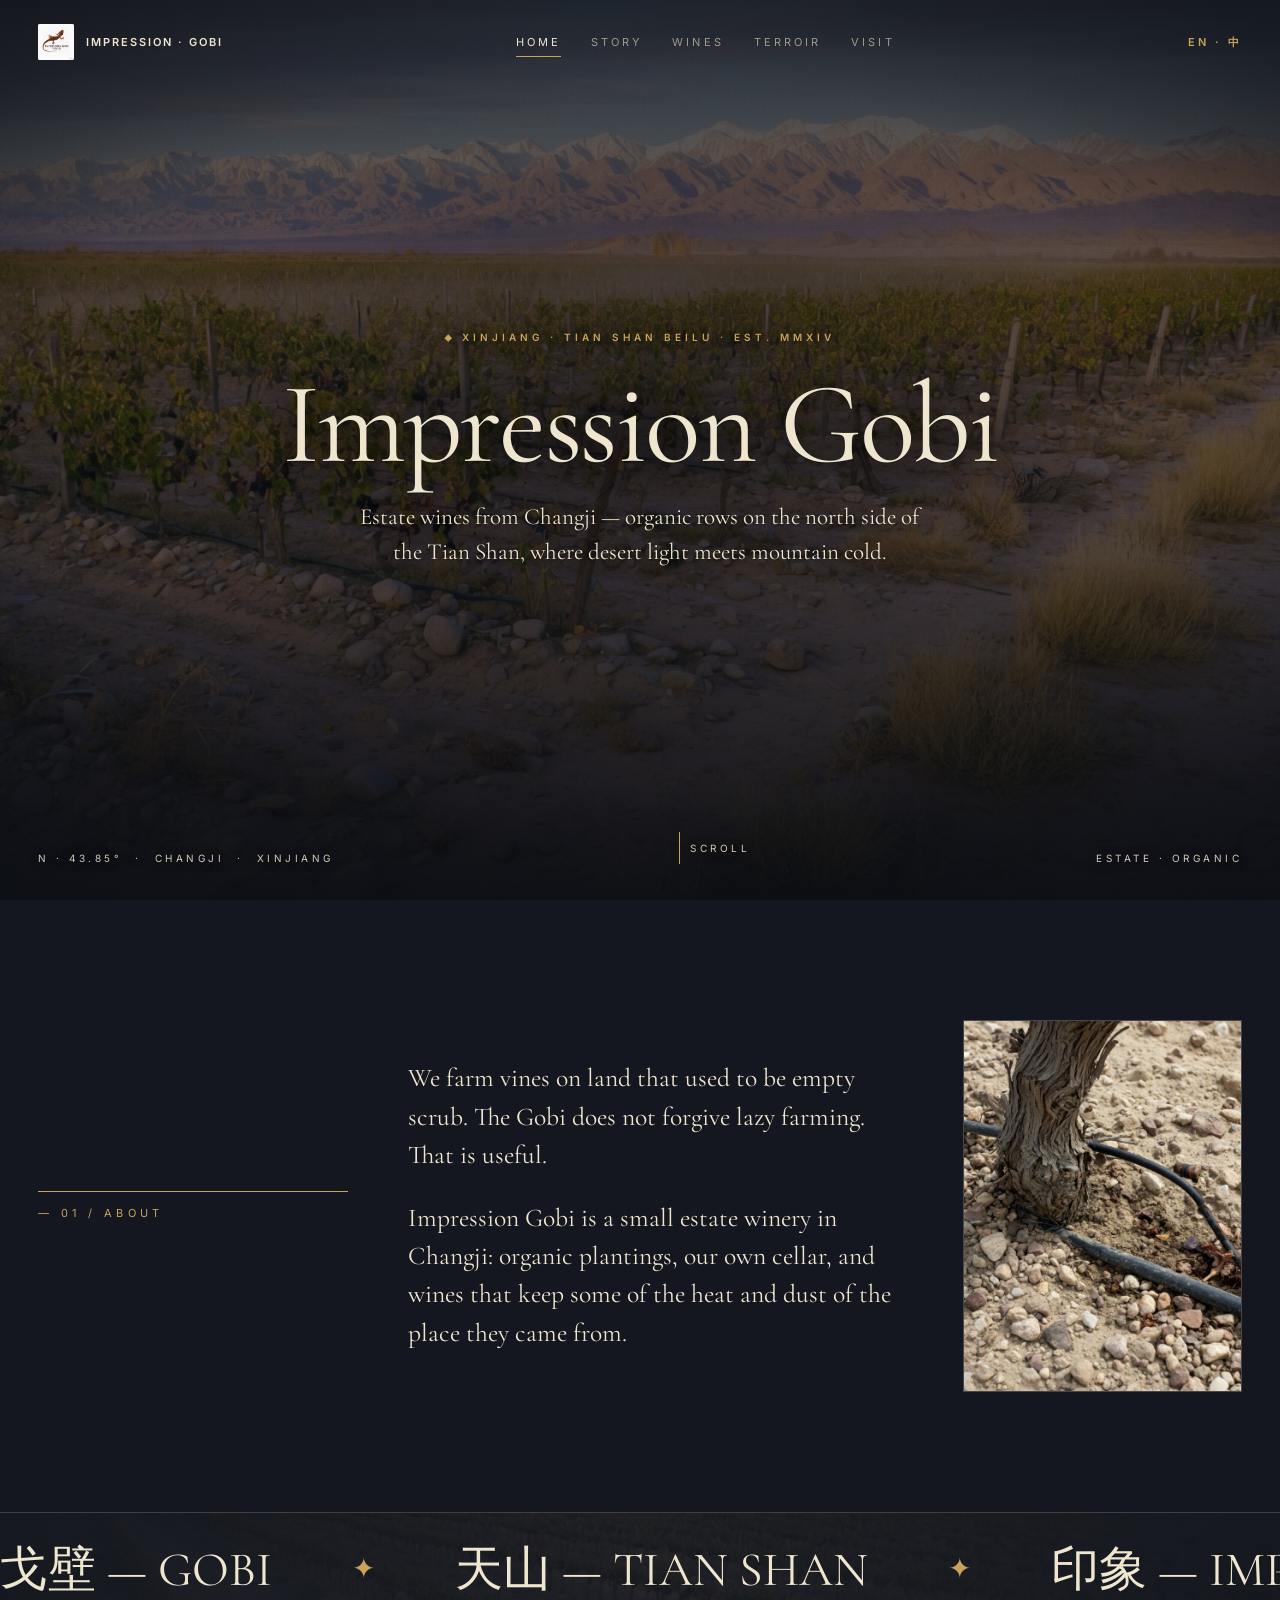
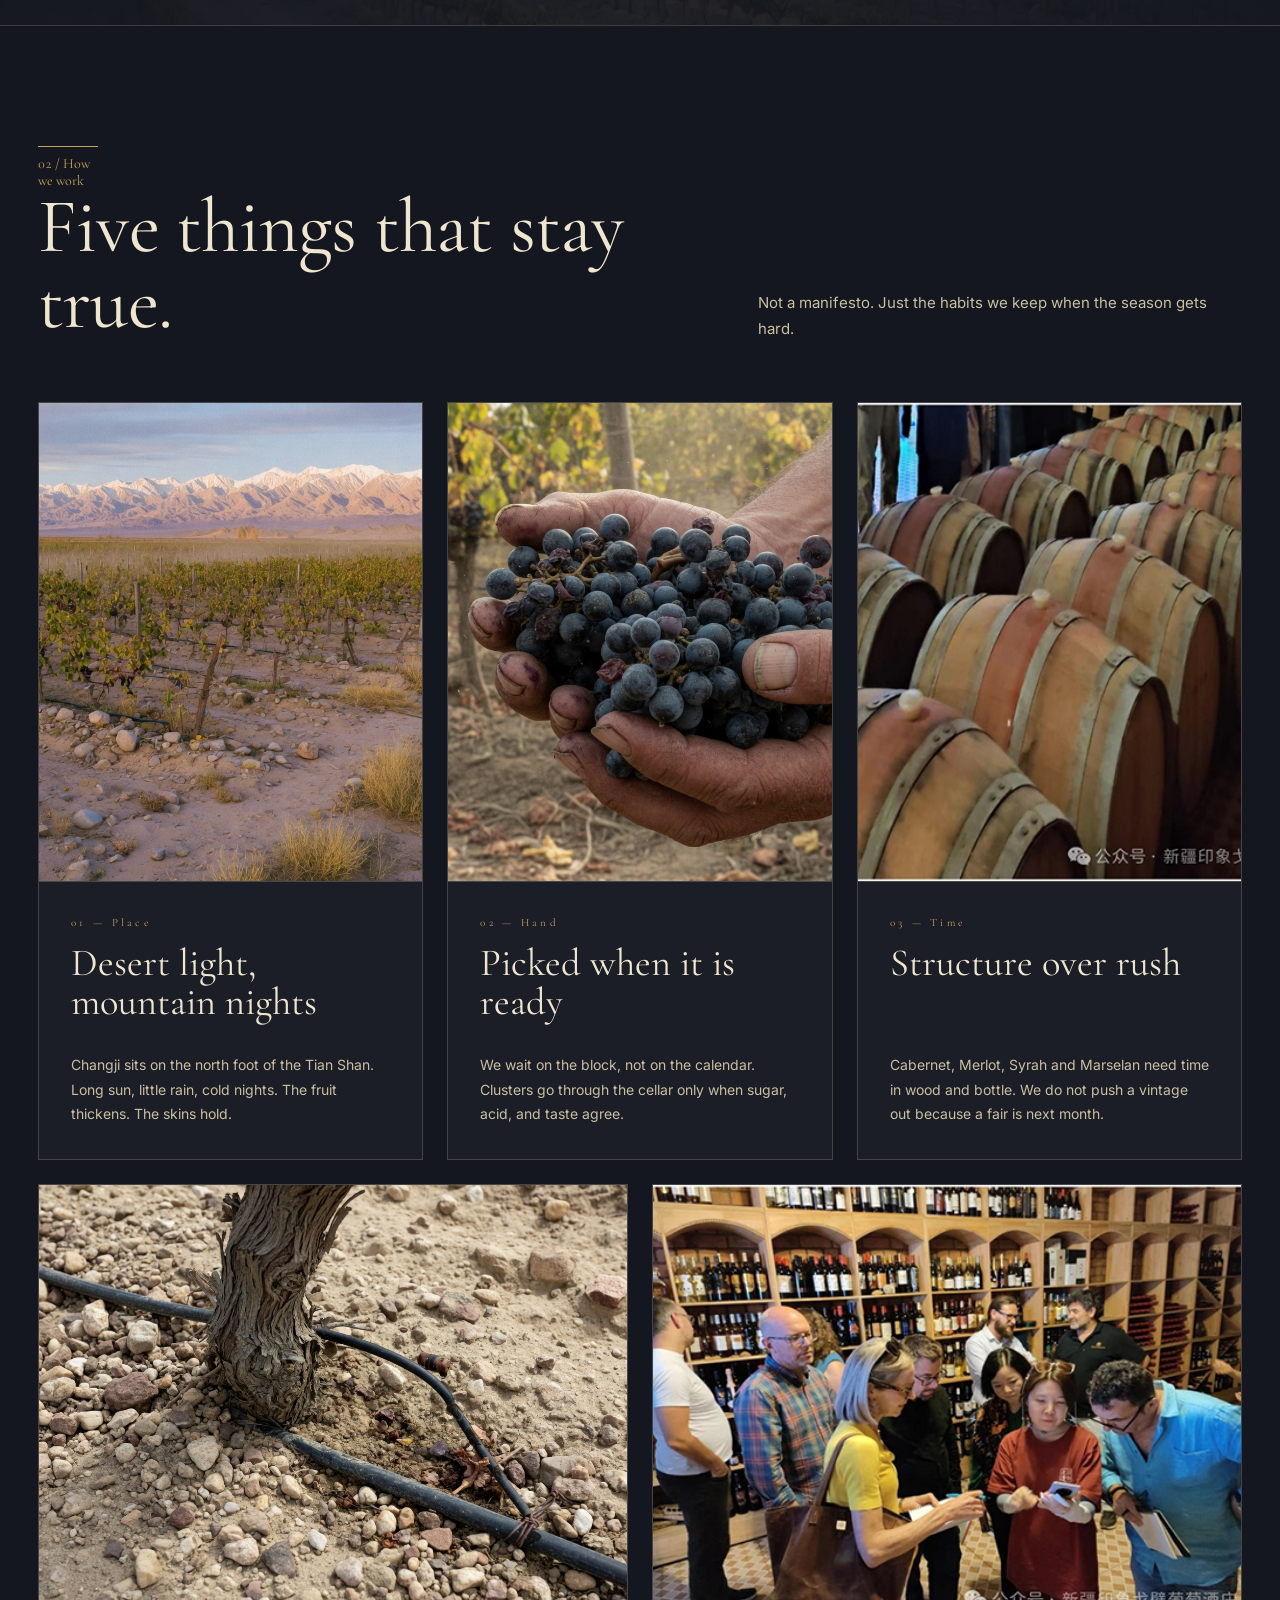
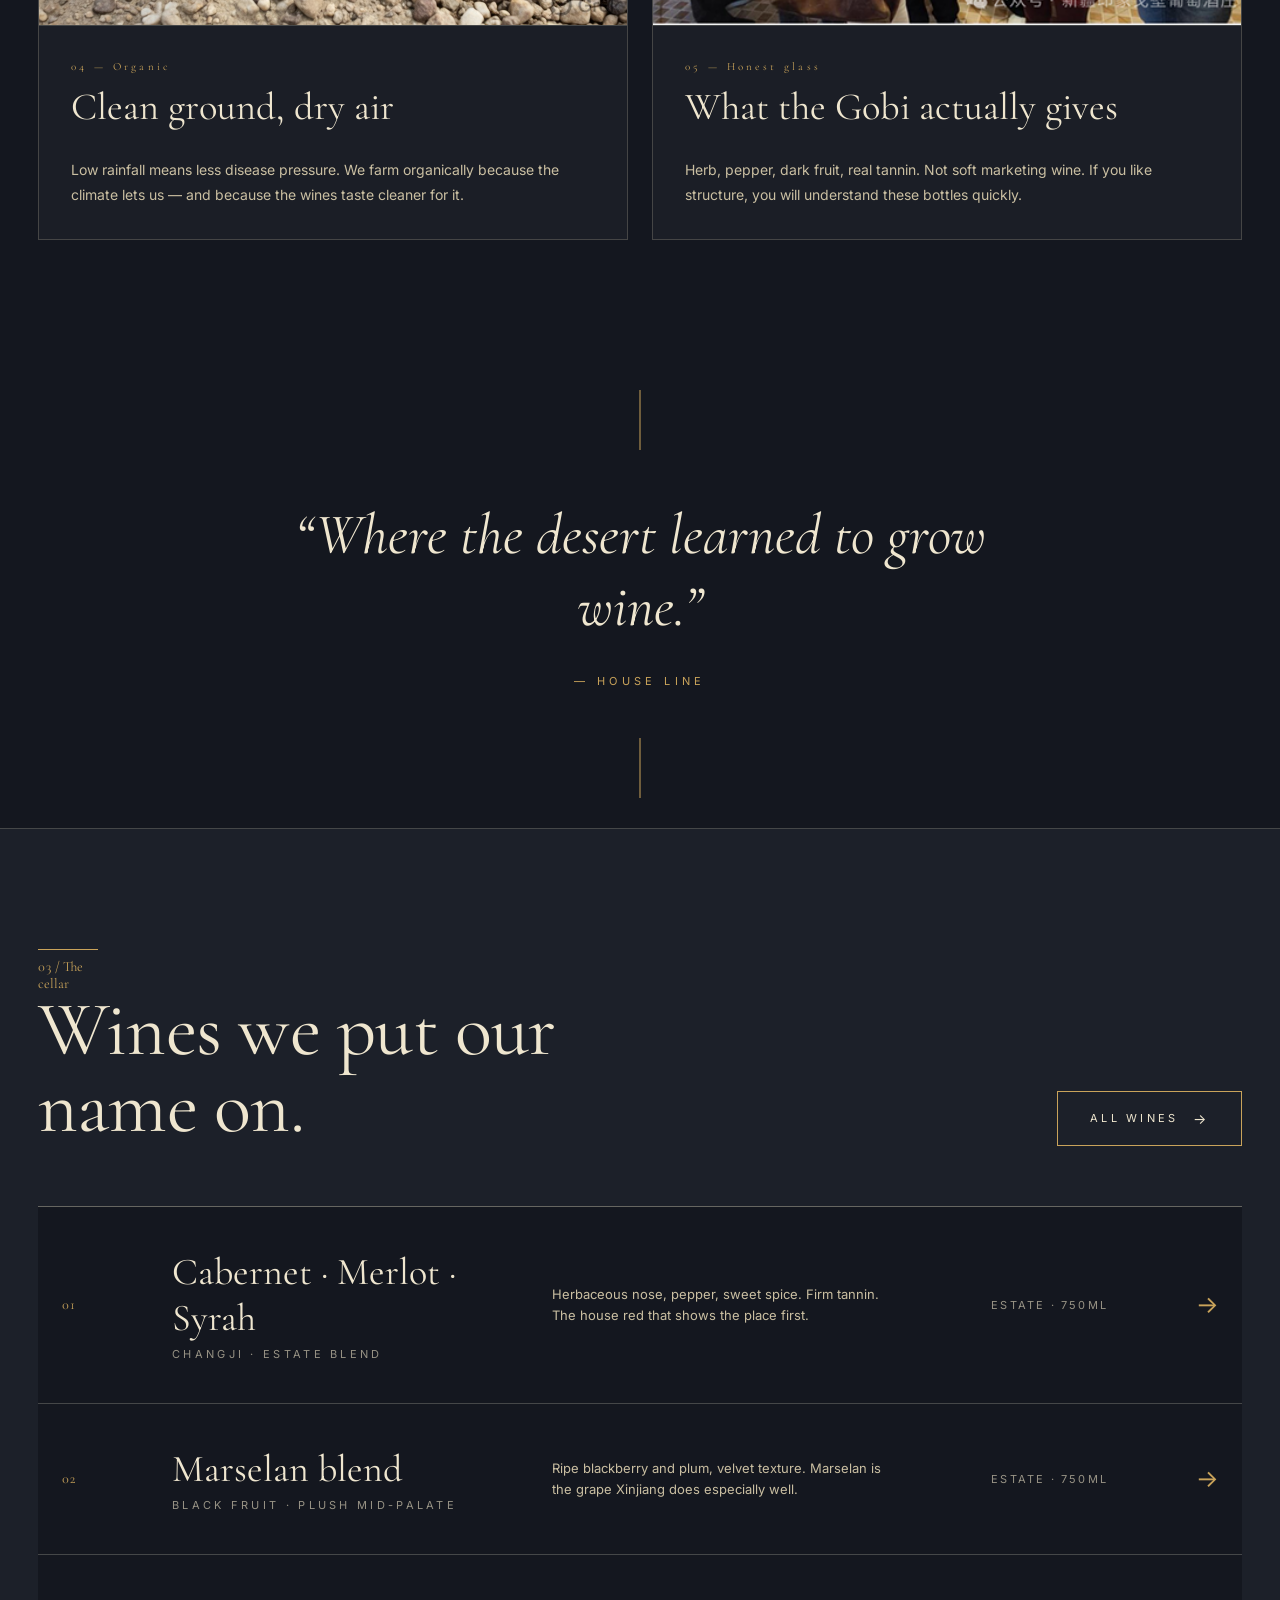
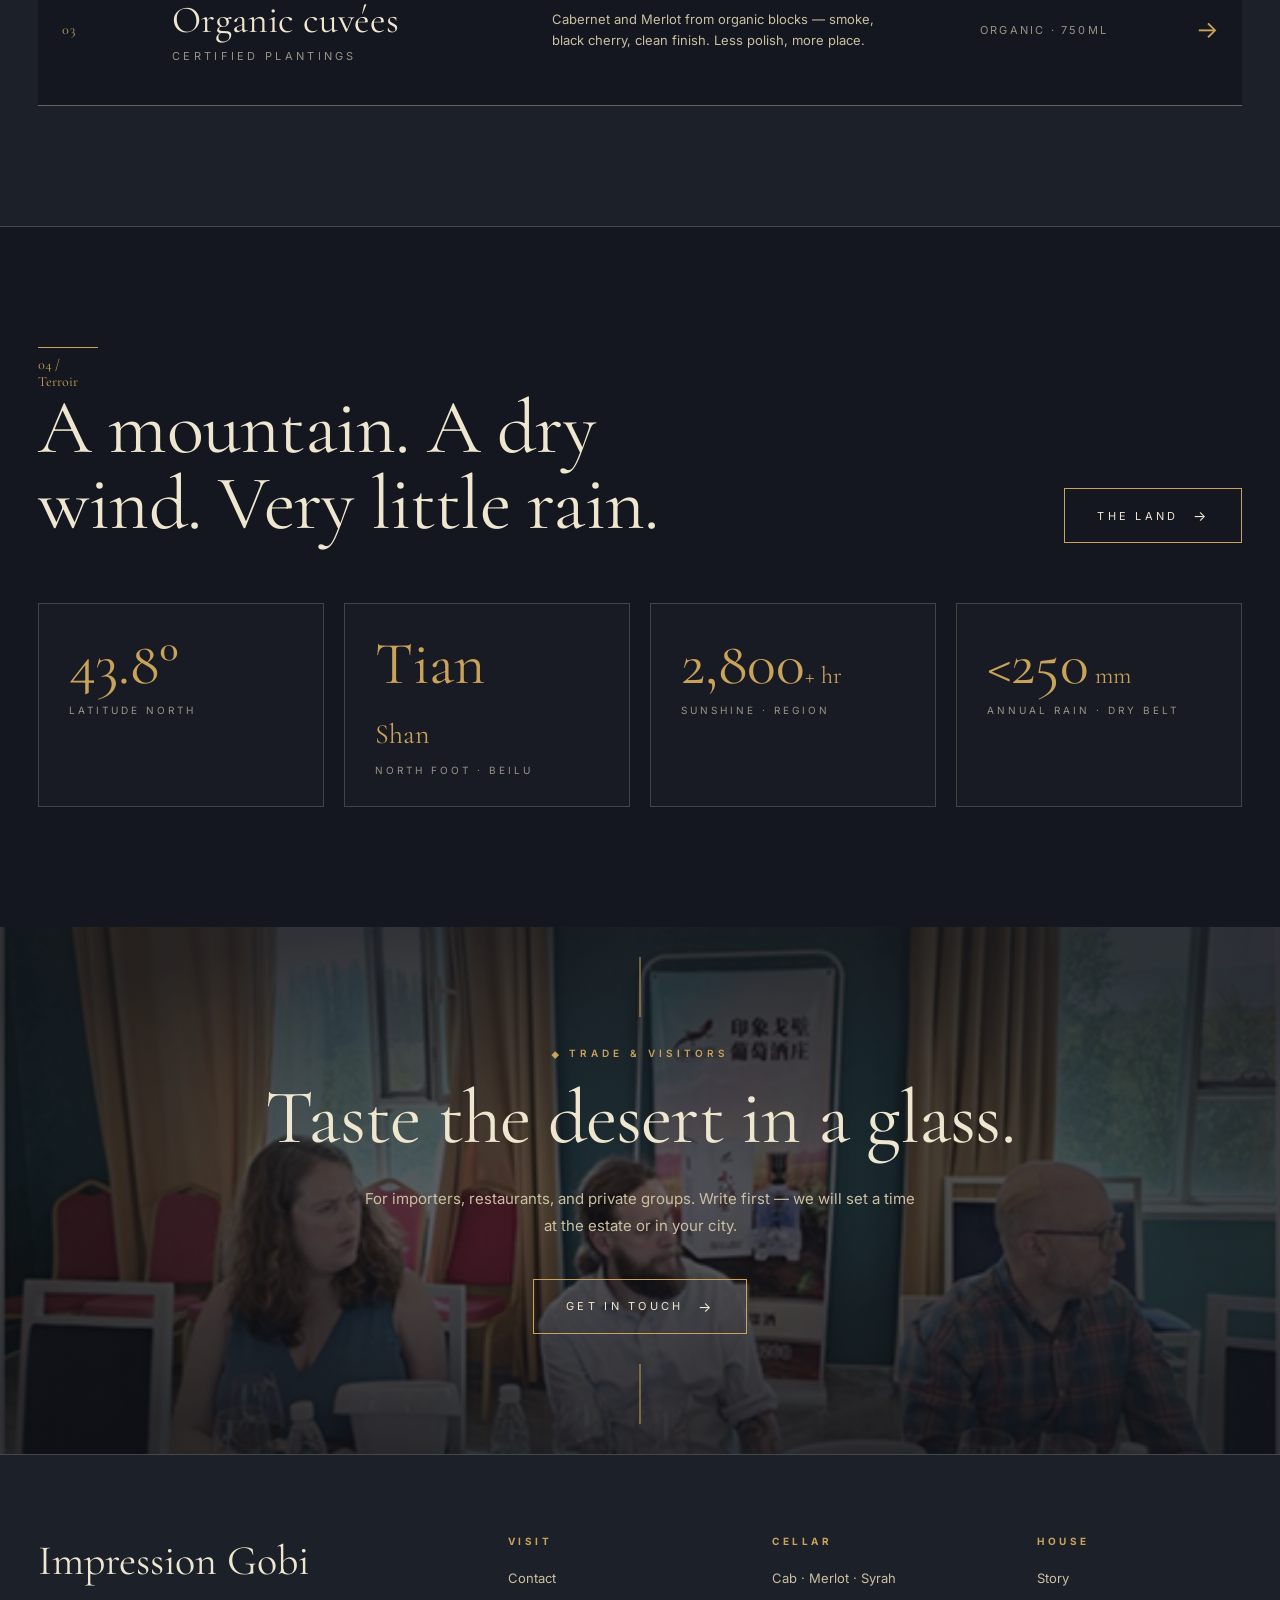
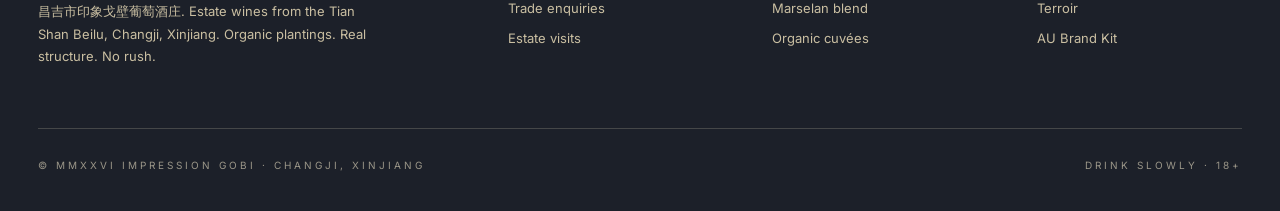
==== commit 474570b6: "Australia brand kit: logos, wines, talkers, positioning AU English gecko lockups from official CN lo" ====
--- a/index.html
+++ b/index.html
@@ -13,7 +13,7 @@
 <body>
 
 <nav class="nav">
-  <a class="brand" href="index.html"><span class="dot"></span>IMPRESSION · GOBI</a>
+  <a class="brand" href="index.html" style="gap:12px"><img src="images/brand/logo-au-square.jpg" alt="" style="height:36px;width:36px;object-fit:contain;border-radius:2px;background:#fff" /><span>IMPRESSION · GOBI</span></a>
   <div class="links">
     <a href="index.html">Home</a>
     <a href="story.html">Story</a>
@@ -21,7 +21,7 @@
     <a href="terroir.html">Terroir</a>
     <a href="contact.html">Visit</a>
   </div>
-  <a href="contact.html" class="lang">EN · 中</a>
+  <a href="cn/index.html" class="lang">EN · 中</a>
   <button class="menu-btn">Menu</button>
 </nav>
 
@@ -248,6 +248,7 @@
         <ul>
           <li><a href="story.html">Story</a></li>
           <li><a href="terroir.html">Terroir</a></li>
+          <li><a href="marketing/au/index.html">AU Brand Kit</a></li>
         </ul>
       </div>
     </div>
--- a/assets/site.css
+++ b/assets/site.css
@@ -737,3 +737,7 @@
   content:"";position:absolute;inset:0;
   background:radial-gradient(closest-side,transparent 50%,rgba(20,23,31,.6) 100%);
 }
+
+/* AU brand mark in nav */
+.nav .brand img{flex-shrink:0}
+.nav .brand span{letter-spacing:.18em}
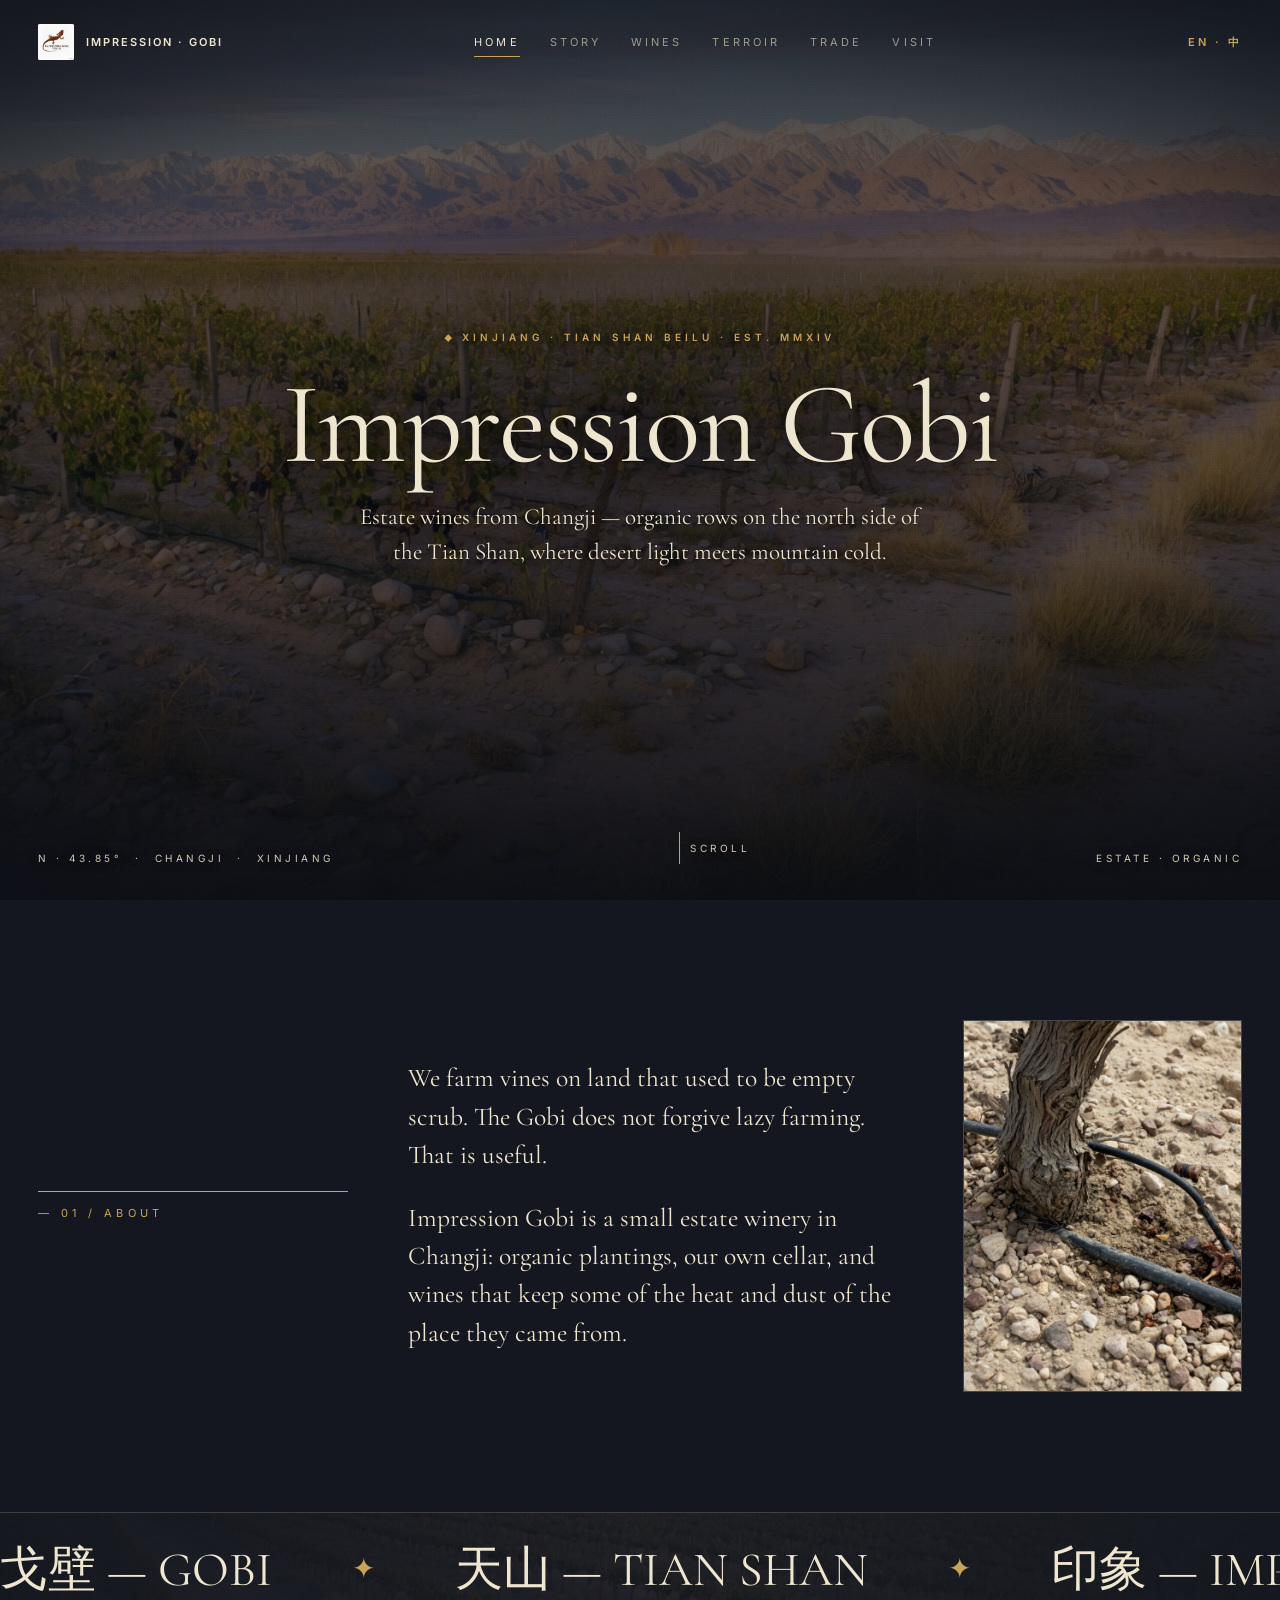
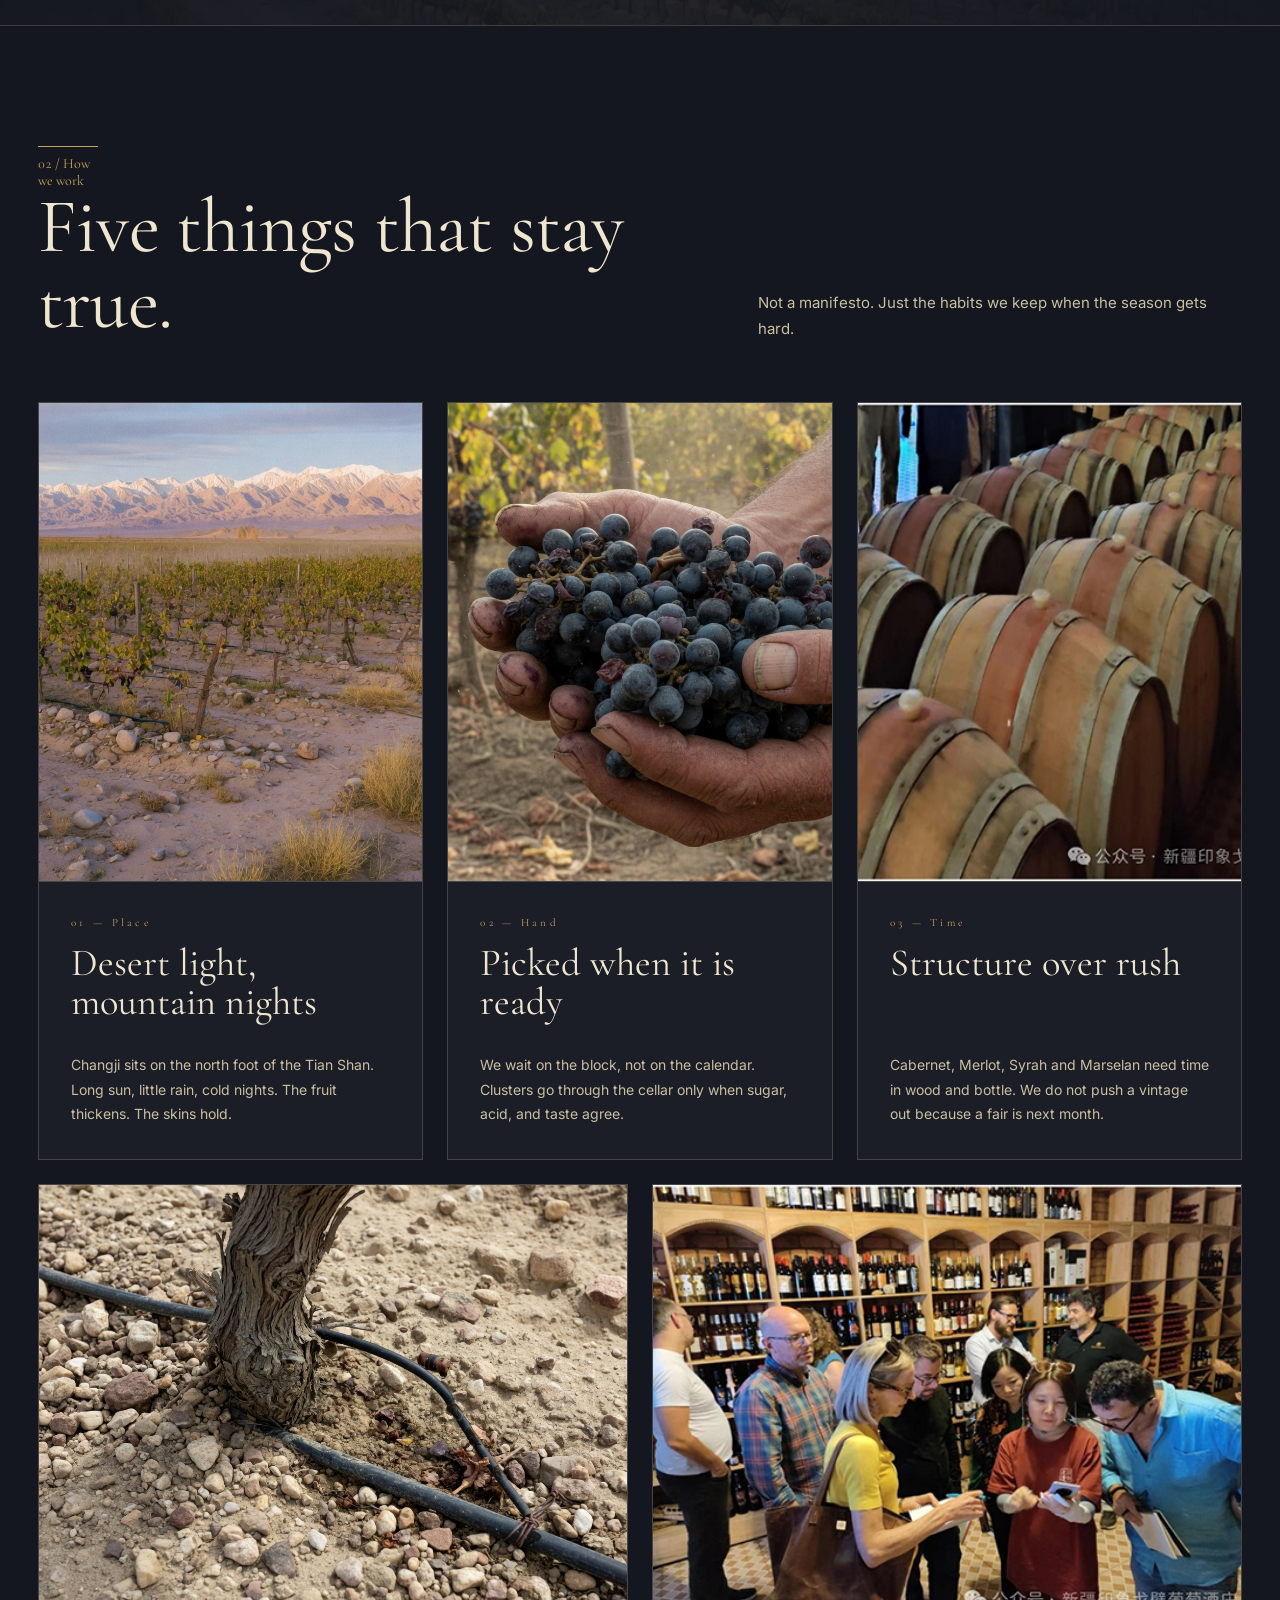
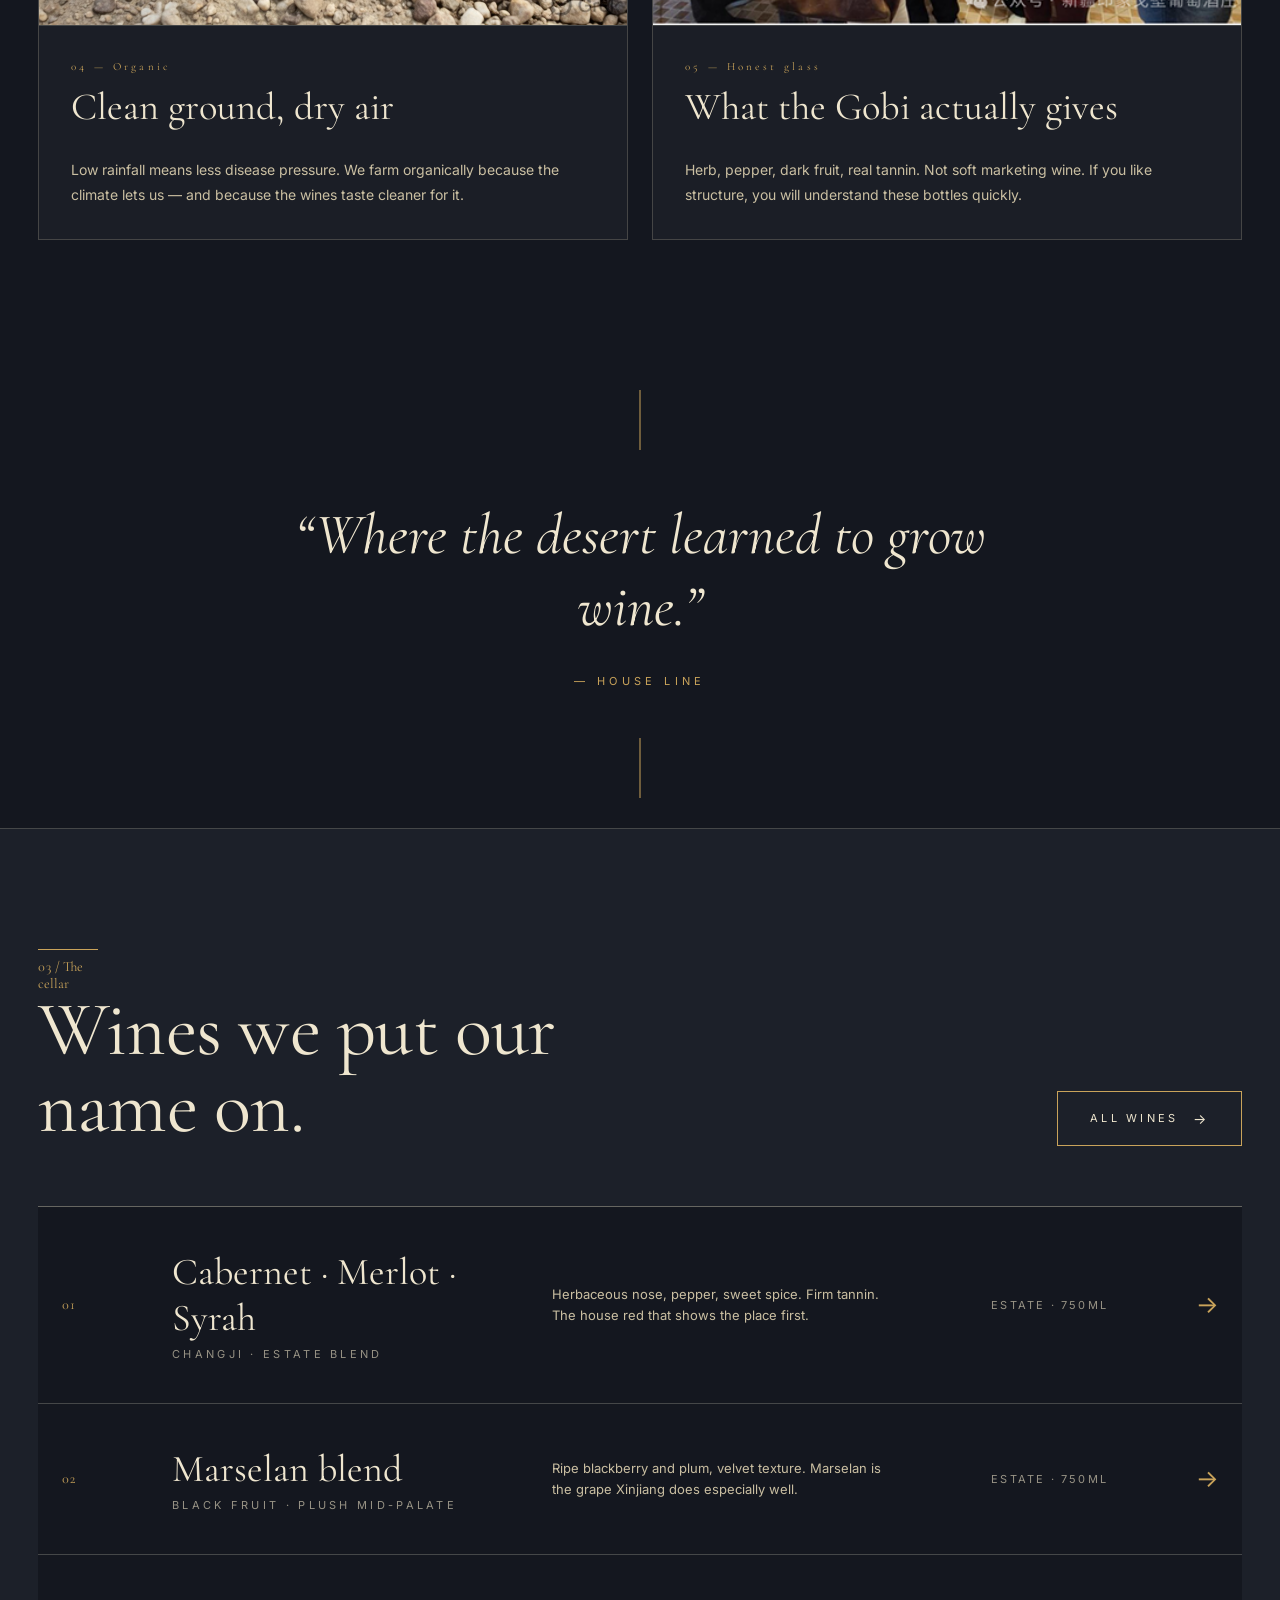
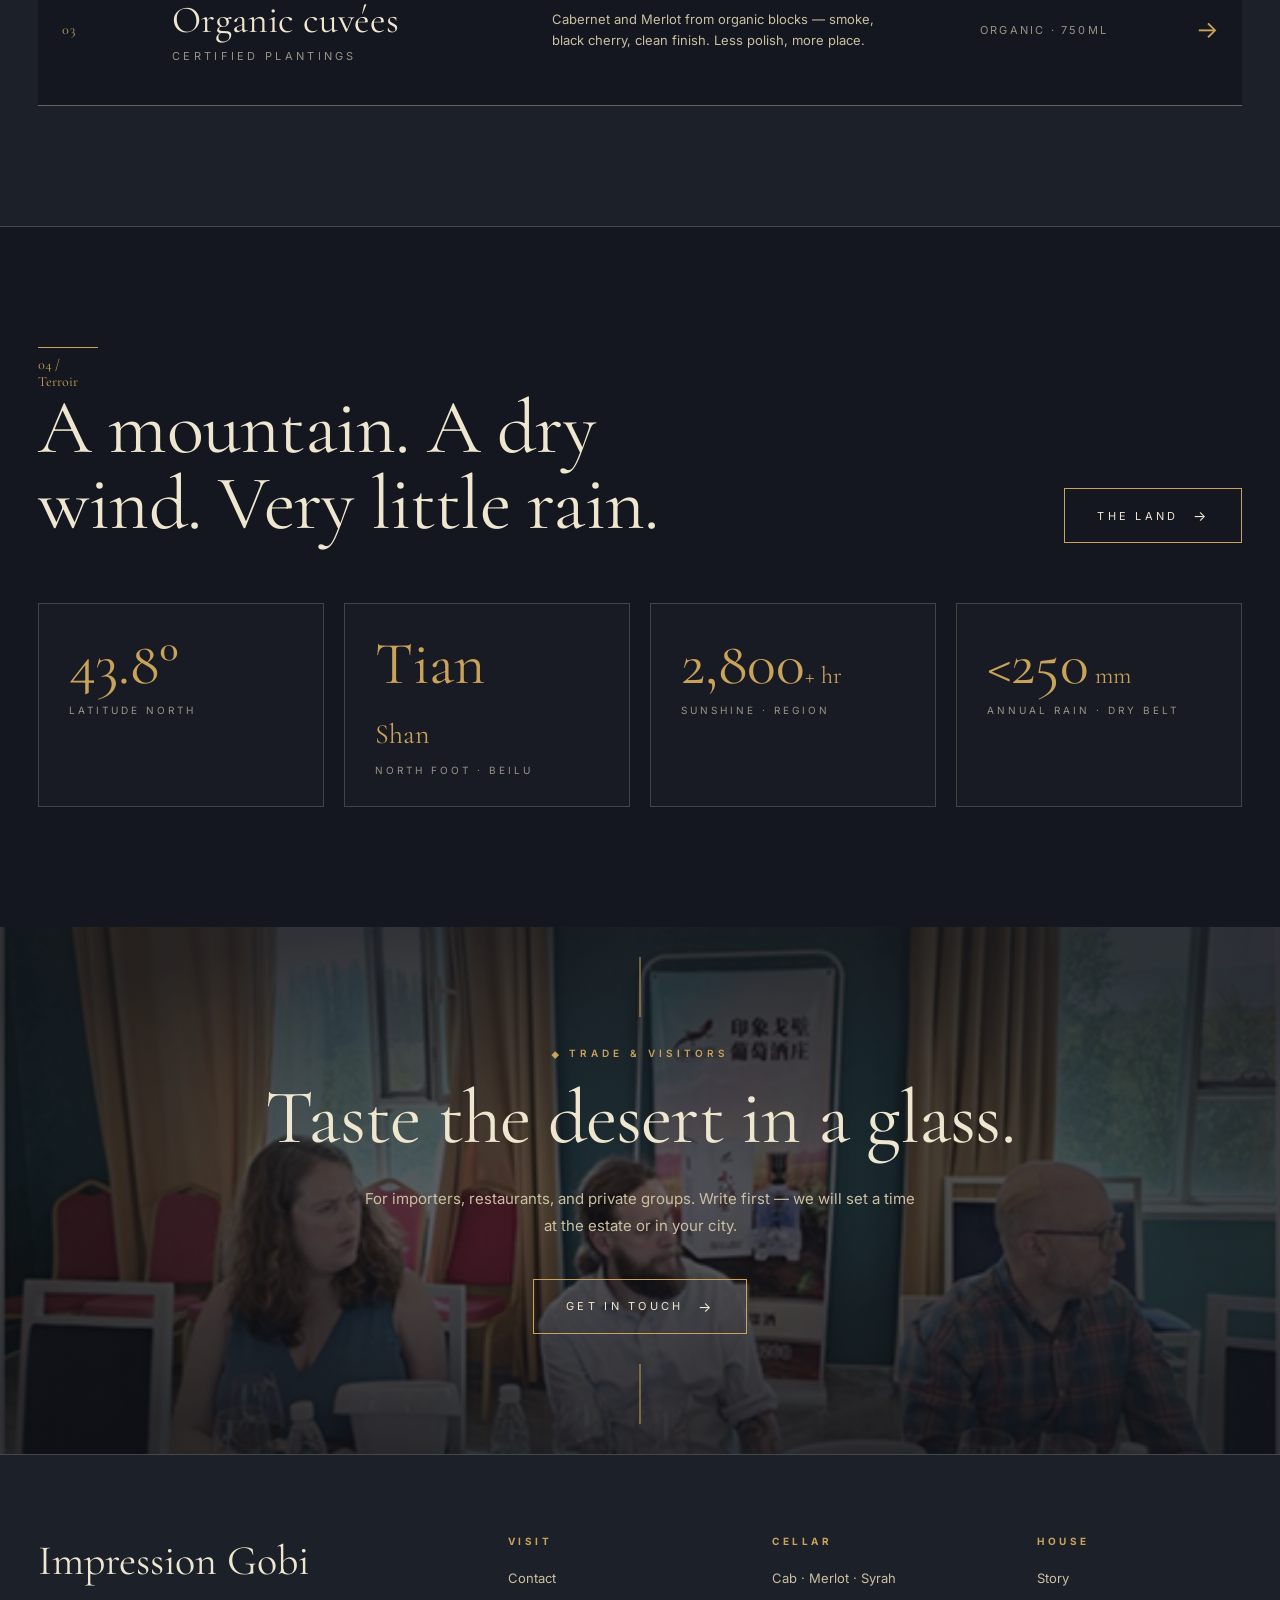
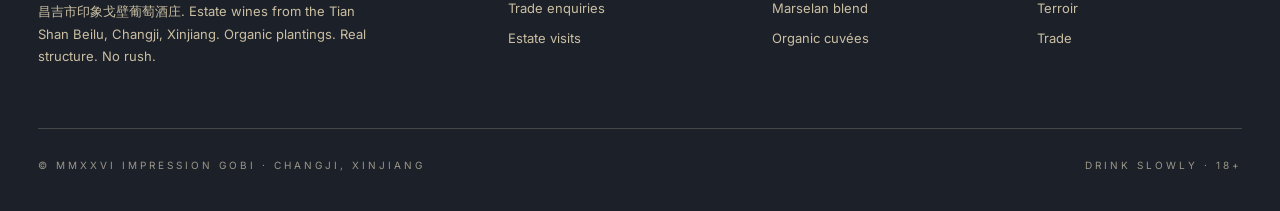
==== commit f4c8336a: "Add live Trade page for Australia market kit EN and CN trade pages with positioning, shelf talkers, " ====
--- a/index.html
+++ b/index.html
@@ -19,6 +19,7 @@
     <a href="story.html">Story</a>
     <a href="wines.html">Wines</a>
     <a href="terroir.html">Terroir</a>
+    <a href="trade.html">Trade</a>
     <a href="contact.html">Visit</a>
   </div>
   <a href="cn/index.html" class="lang">EN · 中</a>
@@ -248,7 +249,7 @@
         <ul>
           <li><a href="story.html">Story</a></li>
           <li><a href="terroir.html">Terroir</a></li>
-          <li><a href="marketing/au/index.html">AU Brand Kit</a></li>
+          <li><a href="trade.html">Trade</a></li>
         </ul>
       </div>
     </div>
